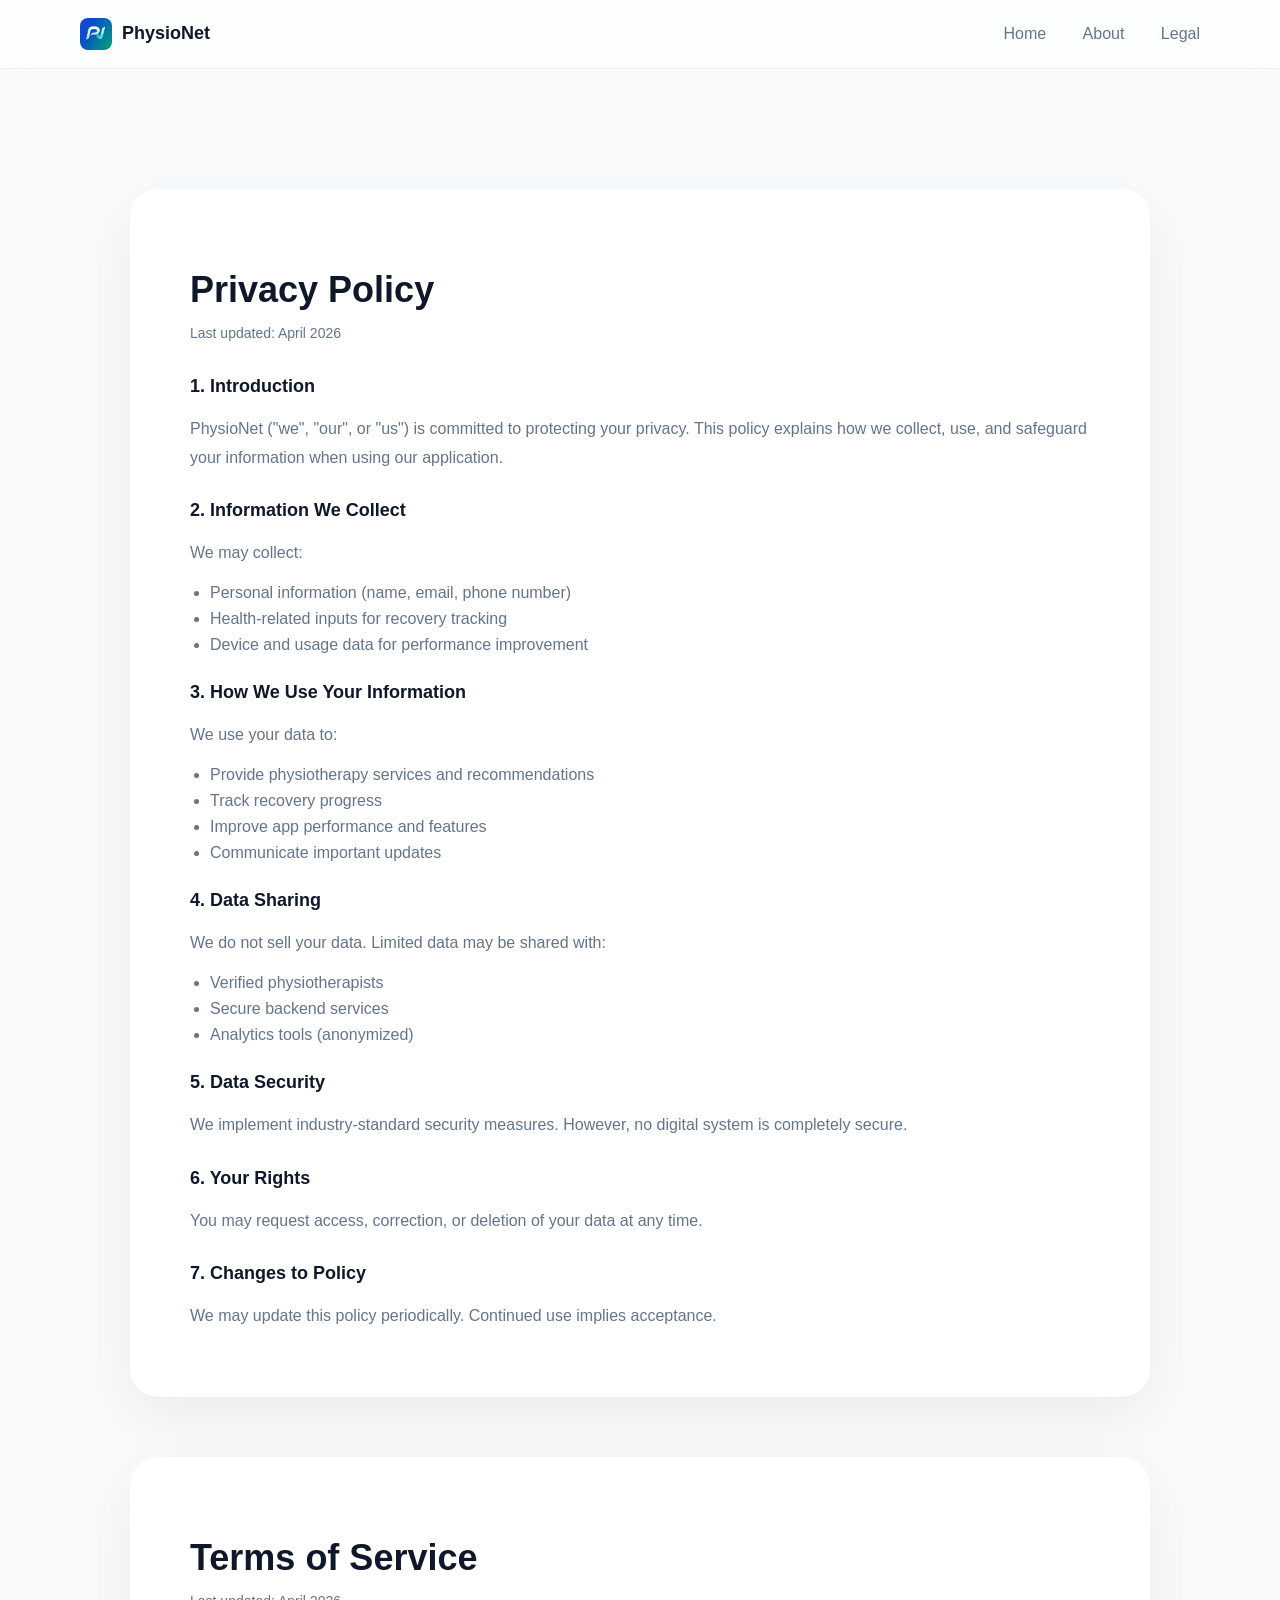
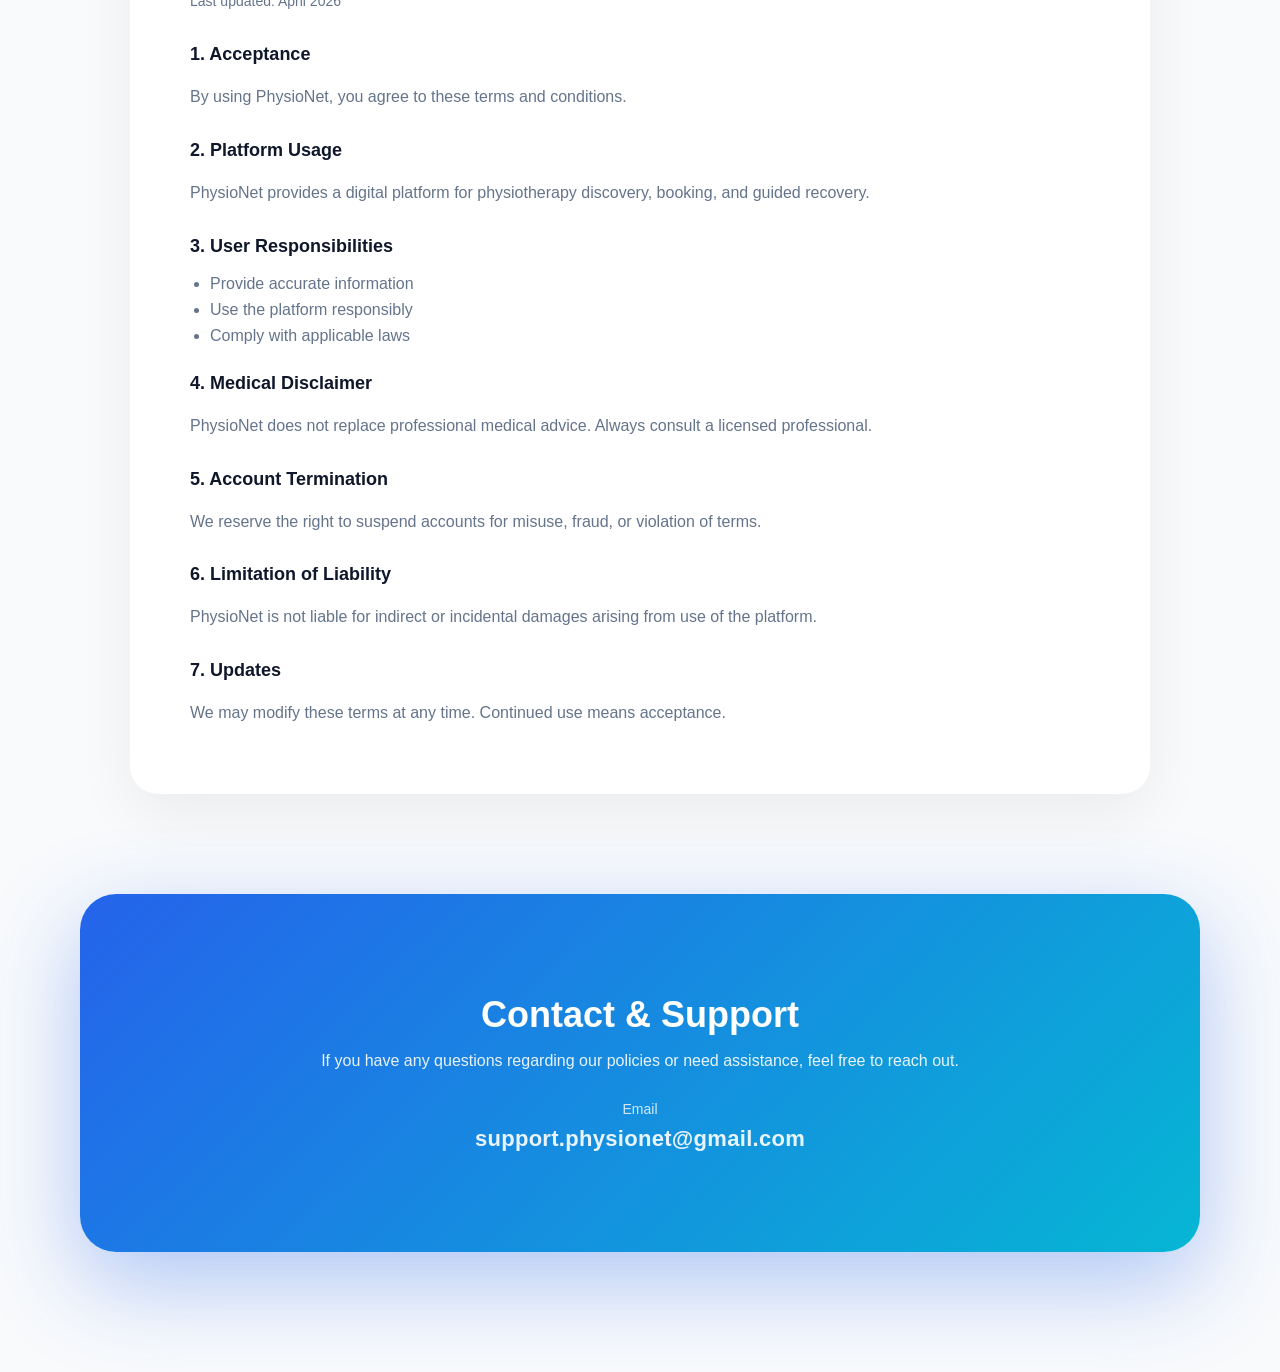
==== legal.html @ 57acd2b5 "Add files via upload" ====
<!DOCTYPE html>
<html>
<head>
<meta charset="UTF-8">
<link rel="stylesheet" href="style.css">
<title>Legal - PhysioNet</title>
</head>

<body>

<header>
  <div class="logo">
    <img src="assets/AppIcon.jpg">
    PhysioNet
  </div>

  <div class="nav">
    <a href="index.html">Home</a>
    <a href="about.html">About</a>
    <a href="legal.html" class="active">Legal</a>
  </div>
</header>

<section class="section">

<!-- 🔐 PRIVACY POLICY -->
<div class="legal-card">

<h1>Privacy Policy</h1>
<p class="legal-sub">Last updated: April 2026</p>

<h3>1. Introduction</h3>
<p>
PhysioNet ("we", "our", or "us") is committed to protecting your privacy. This policy explains how we collect, use, and safeguard your information when using our application.
</p>

<h3>2. Information We Collect</h3>
<p>
We may collect:
</p>
<ul>
<li>Personal information (name, email, phone number)</li>
<li>Health-related inputs for recovery tracking</li>
<li>Device and usage data for performance improvement</li>
</ul>

<h3>3. How We Use Your Information</h3>
<p>
We use your data to:
</p>
<ul>
<li>Provide physiotherapy services and recommendations</li>
<li>Track recovery progress</li>
<li>Improve app performance and features</li>
<li>Communicate important updates</li>
</ul>

<h3>4. Data Sharing</h3>
<p>
We do not sell your data. Limited data may be shared with:
</p>
<ul>
<li>Verified physiotherapists</li>
<li>Secure backend services</li>
<li>Analytics tools (anonymized)</li>
</ul>

<h3>5. Data Security</h3>
<p>
We implement industry-standard security measures. However, no digital system is completely secure.
</p>

<h3>6. Your Rights</h3>
<p>
You may request access, correction, or deletion of your data at any time.
</p>

<h3>7. Changes to Policy</h3>
<p>
We may update this policy periodically. Continued use implies acceptance.
</p>

</div>


<!-- 📜 TERMS OF SERVICE -->
<div class="legal-card">

<h1>Terms of Service</h1>
<p class="legal-sub">Last updated: April 2026</p>

<h3>1. Acceptance</h3>
<p>
By using PhysioNet, you agree to these terms and conditions.
</p>

<h3>2. Platform Usage</h3>
<p>
PhysioNet provides a digital platform for physiotherapy discovery, booking, and guided recovery.
</p>

<h3>3. User Responsibilities</h3>
<ul>
<li>Provide accurate information</li>
<li>Use the platform responsibly</li>
<li>Comply with applicable laws</li>
</ul>

<h3>4. Medical Disclaimer</h3>
<p>
PhysioNet does not replace professional medical advice. Always consult a licensed professional.
</p>

<h3>5. Account Termination</h3>
<p>
We reserve the right to suspend accounts for misuse, fraud, or violation of terms.
</p>

<h3>6. Limitation of Liability</h3>
<p>
PhysioNet is not liable for indirect or incidental damages arising from use of the platform.
</p>

<h3>7. Updates</h3>
<p>
We may modify these terms at any time. Continued use means acceptance.
</p>

</div>


<div class="contact-card">

  <h2>Contact & Support</h2>

  <p>
    If you have any questions regarding our policies or need assistance,
    feel free to reach out.
  </p>

  <div class="contact-email">
    <span>Email</span>
    <p>support.physionet@gmail.com</p>
  </div>

</div>

</div>

</div>

</section>

</body>
</html>
---- style.css ----
:root {
  --blue:#2563eb;
  --cyan:#06b6d4;
  --text:#0f172a;
  --muted:#64748b;
  --bg:#f8fafc;
}

/* BASE */
body {
  margin:0;
  font-family:-apple-system, BlinkMacSystemFont, "Segoe UI", sans-serif;
  background:var(--bg);
  color:var(--text);
  -webkit-font-smoothing:antialiased;
}

/* NAVBAR */
header {
  position:sticky;
  top:0;
  display:flex;
  justify-content:space-between;
  align-items:center;
  padding:18px 80px;
  background:rgba(255,255,255,0.7);
  backdrop-filter:blur(12px);
  border-bottom:1px solid rgba(0,0,0,0.05);
  z-index:100;
}

.logo {
  display:flex;
  align-items:center;
  gap:10px;
  font-weight:600;
  font-size:18px;
}

.logo img {
  width:32px;
  border-radius:8px;
}

.nav a {
  margin-left:32px;
  text-decoration:none;
  color:var(--muted);
  font-weight:500;
  transition:0.2s;
}

.nav a:hover {
  color:var(--blue);
}

/* HERO */
.hero {
  padding:140px 80px;
  background:linear-gradient(135deg,#2563eb,#06b6d4);
  color:white;
  border-bottom-left-radius:50px;
  border-bottom-right-radius:50px;
}

.hero h1 {
  font-size:64px;
  line-height:1.1;
  letter-spacing:-1px;
}

.hero p {
  margin-top:20px;
  max-width:600px;
  font-size:18px;
  opacity:0.9;
}

/* SECTION */
.section {
  padding:120px 80px;
}

/* FEATURE BLOCK */
.feature-block {
  display:grid;
  grid-template-columns:1fr 1fr;
  gap:100px;
  align-items:center;
  margin-bottom:140px;
}

.feature-text h2 {
  font-size:36px;
}

.feature-text p {
  color:var(--muted);
  line-height:1.8;
  font-size:16px;
  max-width:500px;
}

.feature-text ul {
  margin-top:18px;
  padding-left:18px;
}

.feature-text li {
  margin-bottom:10px;
  color:#334155;
}

/* IMAGE */
.feature-img img {
  width:100%;
  border-radius:26px;
  box-shadow:0 30px 80px rgba(0,0,0,0.15);
  transition:0.3s;
}

.feature-img img:hover {
  transform:scale(1.03);
}

/* 🔥 ABOUT CARD (CENTERED + BLUE HERO STYLE) */
.about-box {
  max-width:1100px;
  margin:0 auto 120px;
  padding:90px 60px;
  border-radius:36px;

  background:linear-gradient(135deg,#2563eb,#06b6d4);
  color:white;

  text-align:center;

  box-shadow:0 40px 120px rgba(37,99,235,0.35);
  transition:0.3s;
}

.about-box:hover {
  transform:translateY(-6px);
}

.about-box h2 {
  font-size:48px;
  margin-bottom:20px;
  letter-spacing:-0.5px;
}

.about-box p {
  font-size:18px;
  line-height:1.8;
  opacity:0.95;
  max-width:700px;
  margin:0 auto;
}

.about-box p + p {
  margin-top:14px;
}

/* SECTION TITLE */
.section-title {
  font-size:34px;
  margin:120px 0 60px;
  text-align:left;
}

/* TEAM GRID */
.team {
  display:grid;
  grid-template-columns:repeat(auto-fit,minmax(260px,1fr));
  gap:40px;
}

/* MEMBER CARD */
.member {
  background:white;
  padding:35px;
  border-radius:24px;
  text-align:center;
  transition:0.3s;
  border:1px solid #e5e7eb;
}

.member:hover {
  transform:translateY(-10px);
  box-shadow:0 25px 70px rgba(0,0,0,0.08);
}

/* IMAGE */
.member img {
  width:100px;
  height:100px;
  border-radius:50%;
  object-fit:cover;
  margin-bottom:18px;
}

/* NAME */
.member h4 {
  margin:10px 0 6px;
  font-size:18px;
}

/* ROLE */
.member span {
  font-size:13px;
  color:var(--blue);
  font-weight:500;
}

/* DESC */
.member p {
  font-size:14px;
  color:var(--muted);
  margin-top:10px;
  line-height:1.6;
}

/* LINK */
.member a {
  display:inline-block;
  margin-top:14px;
  font-size:14px;
  color:var(--blue);
  text-decoration:none;
  font-weight:500;
}

.member a:hover {
  text-decoration:underline;
}

/* 🔥 iOS SECTION (MATCHED + CENTERED + DARK PREMIUM) */
.ios-box {
  max-width:1100px;
  margin:140px auto 0;
  padding:90px 60px;
  border-radius:36px;

  background:linear-gradient(135deg,#0f172a,#2563eb);
  color:white;

  text-align:center;

  box-shadow:0 40px 120px rgba(0,0,0,0.35);
  transition:0.3s;
}

.ios-box:hover {
  transform:translateY(-6px);
}

.ios-box h2 {
  font-size:42px;
  margin-bottom:20px;
}

.ios-box p {
  font-size:17px;
  line-height:1.8;
  opacity:0.9;
  max-width:700px;
  margin:0 auto;
}

.ios-box p + p {
  margin-top:12px;
}

/* LEGAL */
.legal-box {
  margin-bottom:40px;
  background:white;
  padding:30px;
  border-radius:20px;
  box-shadow:0 10px 30px rgba(0,0,0,0.05);
}

.legal-box h2 {
  font-size:22px;
}

.legal-box p {
  color:var(--muted);
  line-height:1.8;
}

/* RESPONSIVE */
@media(max-width:900px) {

  header {
    padding:15px 20px;
  }

  .section {
    padding:70px 20px;
  }

  .hero {
    padding:100px 20px;
  }

  .hero h1 {
    font-size:42px;
  }

  .feature-block {
    grid-template-columns:1fr;
    gap:40px;
  }

  .about-box,
  .ios-box {
    padding:50px 25px;
  }

  .about-box h2,
  .ios-box h2 {
    font-size:32px;
  }
}

/* 🔥 LEGAL PAGE (APPLE STYLE CLEAN) */
.legal-card {
  max-width:900px;
  margin:0 auto 60px;
  padding:50px 60px;

  background:white;
  border-radius:28px;

  box-shadow:0 20px 60px rgba(0,0,0,0.06);
}

/* TITLE */
.legal-card h1 {
  font-size:36px;
  margin-bottom:10px;
}

/* SUBTEXT */
.legal-sub {
  color:var(--muted);
  margin-bottom:30px;
  font-size:14px;
}

/* SECTION HEADINGS */
.legal-card h3 {
  margin-top:28px;
  font-size:18px;
}

/* PARAGRAPH */
.legal-card p {
  color:var(--muted);
  line-height:1.8;
  margin-top:6px;
}

/* LEGAL LIST */
.legal-card ul {
  margin-top:10px;
  padding-left:20px;
}

.legal-card li {
  margin-bottom:8px;
  color:var(--muted);
}

/* 🔥 CONTACT CARD (CLEAN SINGLE ITEM) */
.contact-card {
  max-width:1000px;
  margin:100px auto 0;
  padding:70px 60px;

  border-radius:36px;

  background:linear-gradient(135deg,#2563eb,#06b6d4);
  color:white;

  text-align:center;

  box-shadow:0 30px 90px rgba(37,99,235,0.35);
}

.contact-card h2 {
  font-size:36px;
  margin-bottom:12px;
}

.contact-card p {
  opacity:0.9;
  margin-bottom:30px;
  font-size:16px;
}

/* EMAIL BLOCK */
.contact-email span {
  font-size:14px;
  opacity:0.8;
}

.contact-email p {
  margin-top:8px;
  font-size:22px;
  font-weight:600;
  letter-spacing:0.3px;
}

/* GRID */
.contact-grid {
  display:flex;
  justify-content:space-between;
  gap:30px;
  margin-top:20px;
}

.contact-grid div {
  flex:1;
}

.contact-grid span {
  font-size:13px;
  opacity:0.8;
}

.contact-grid p {
  margin-top:5px;
  font-weight:600;
}
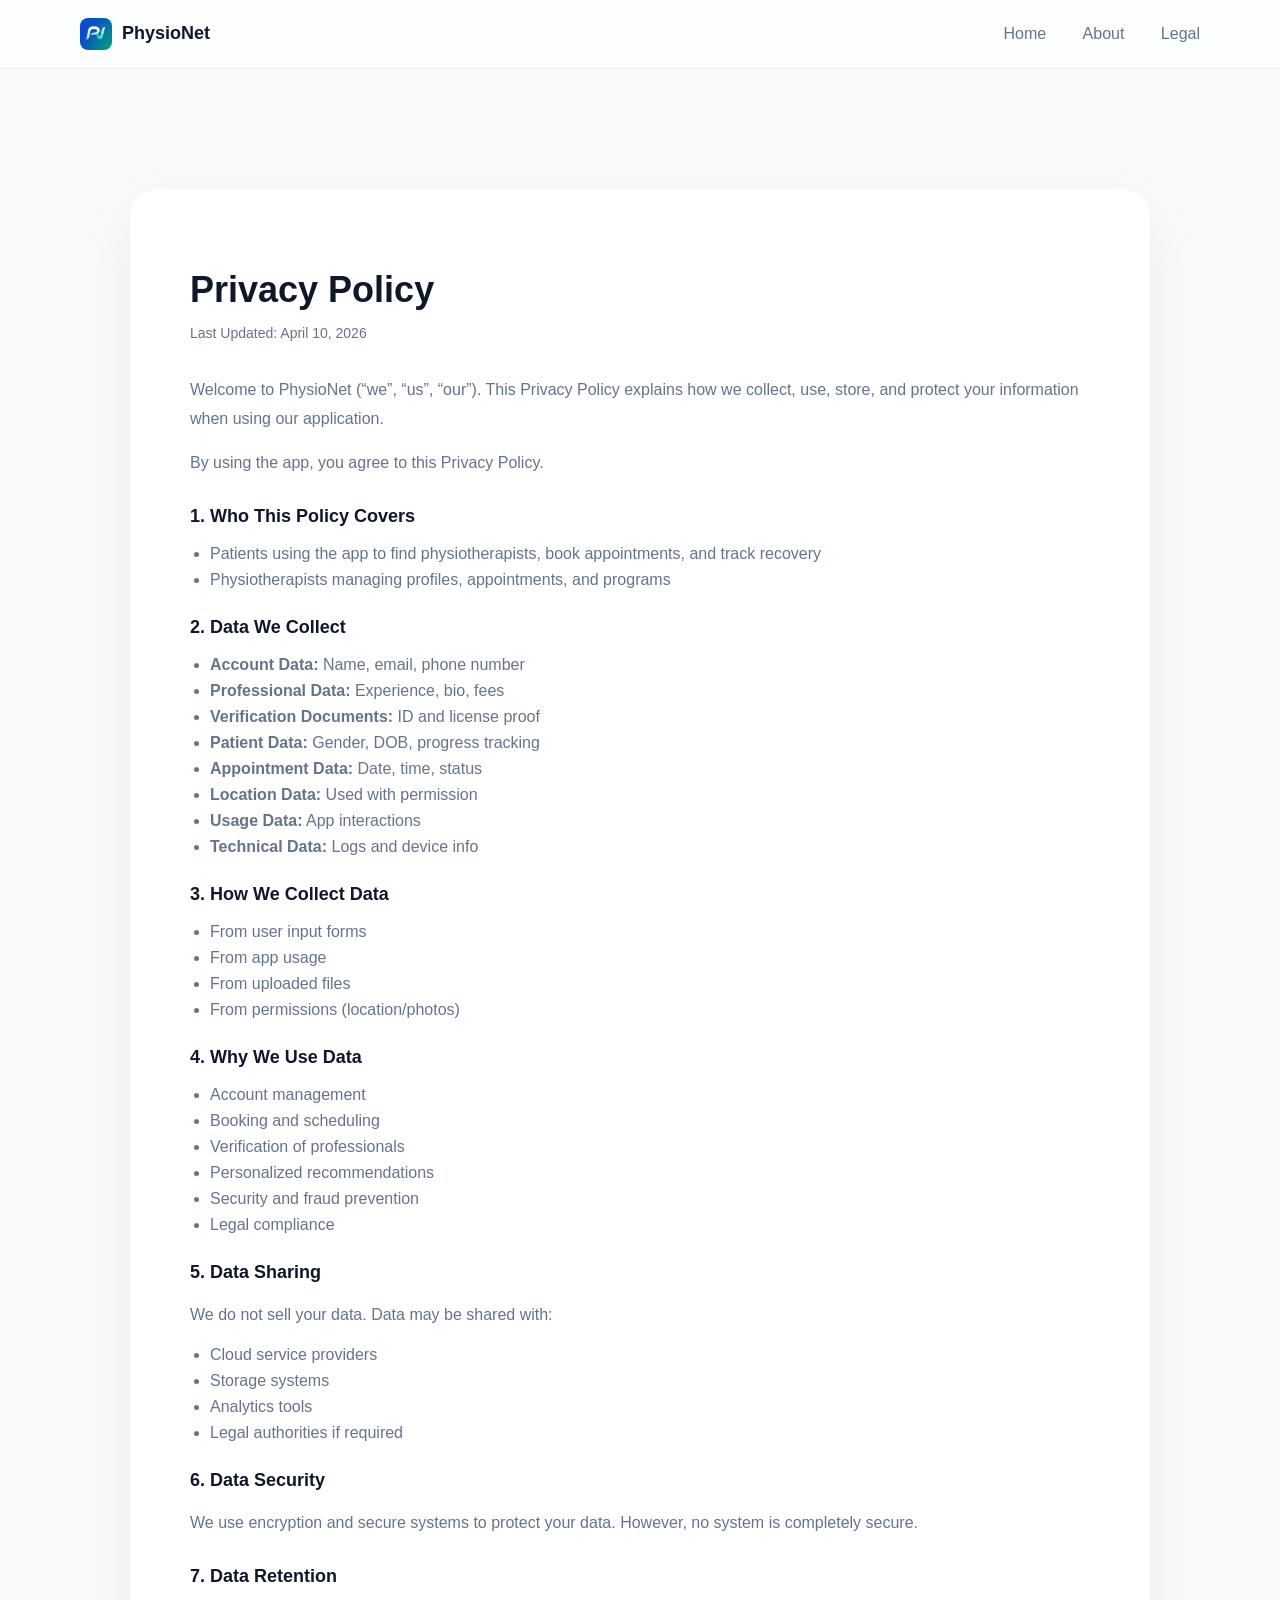
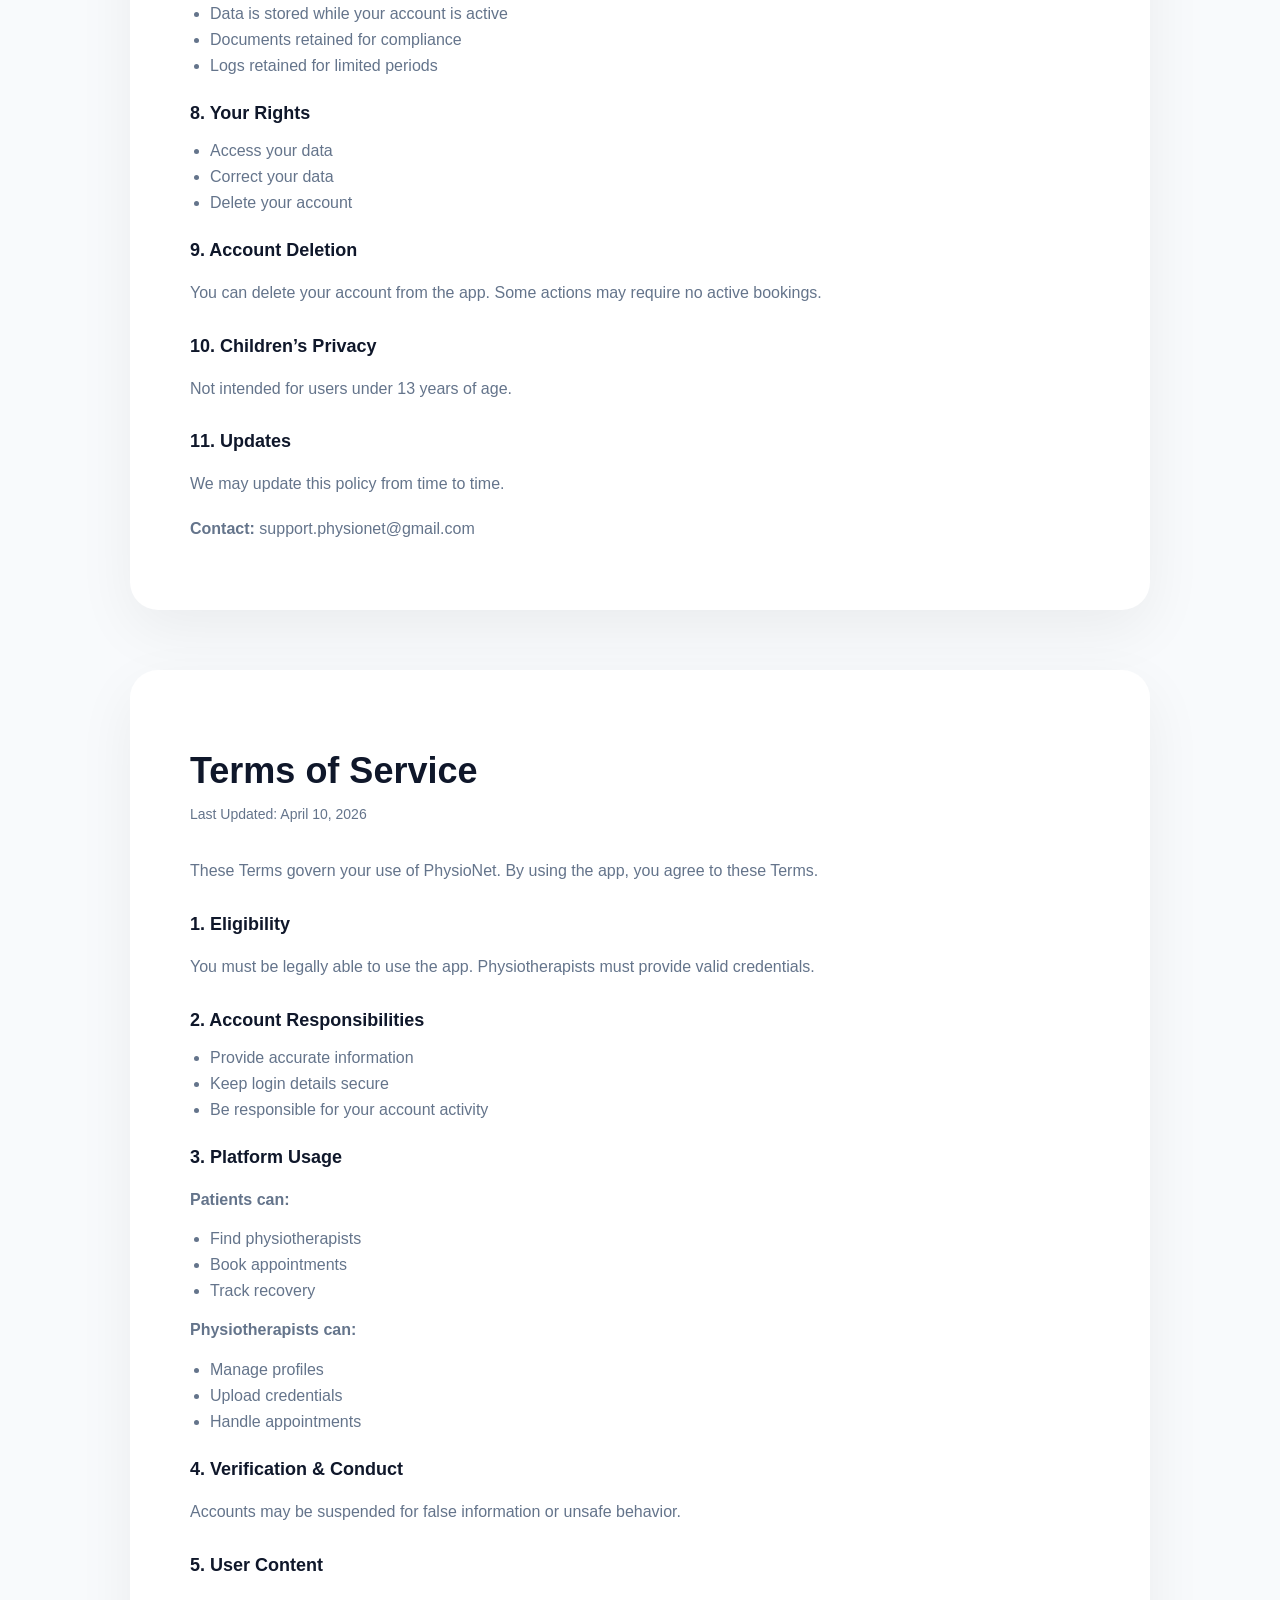
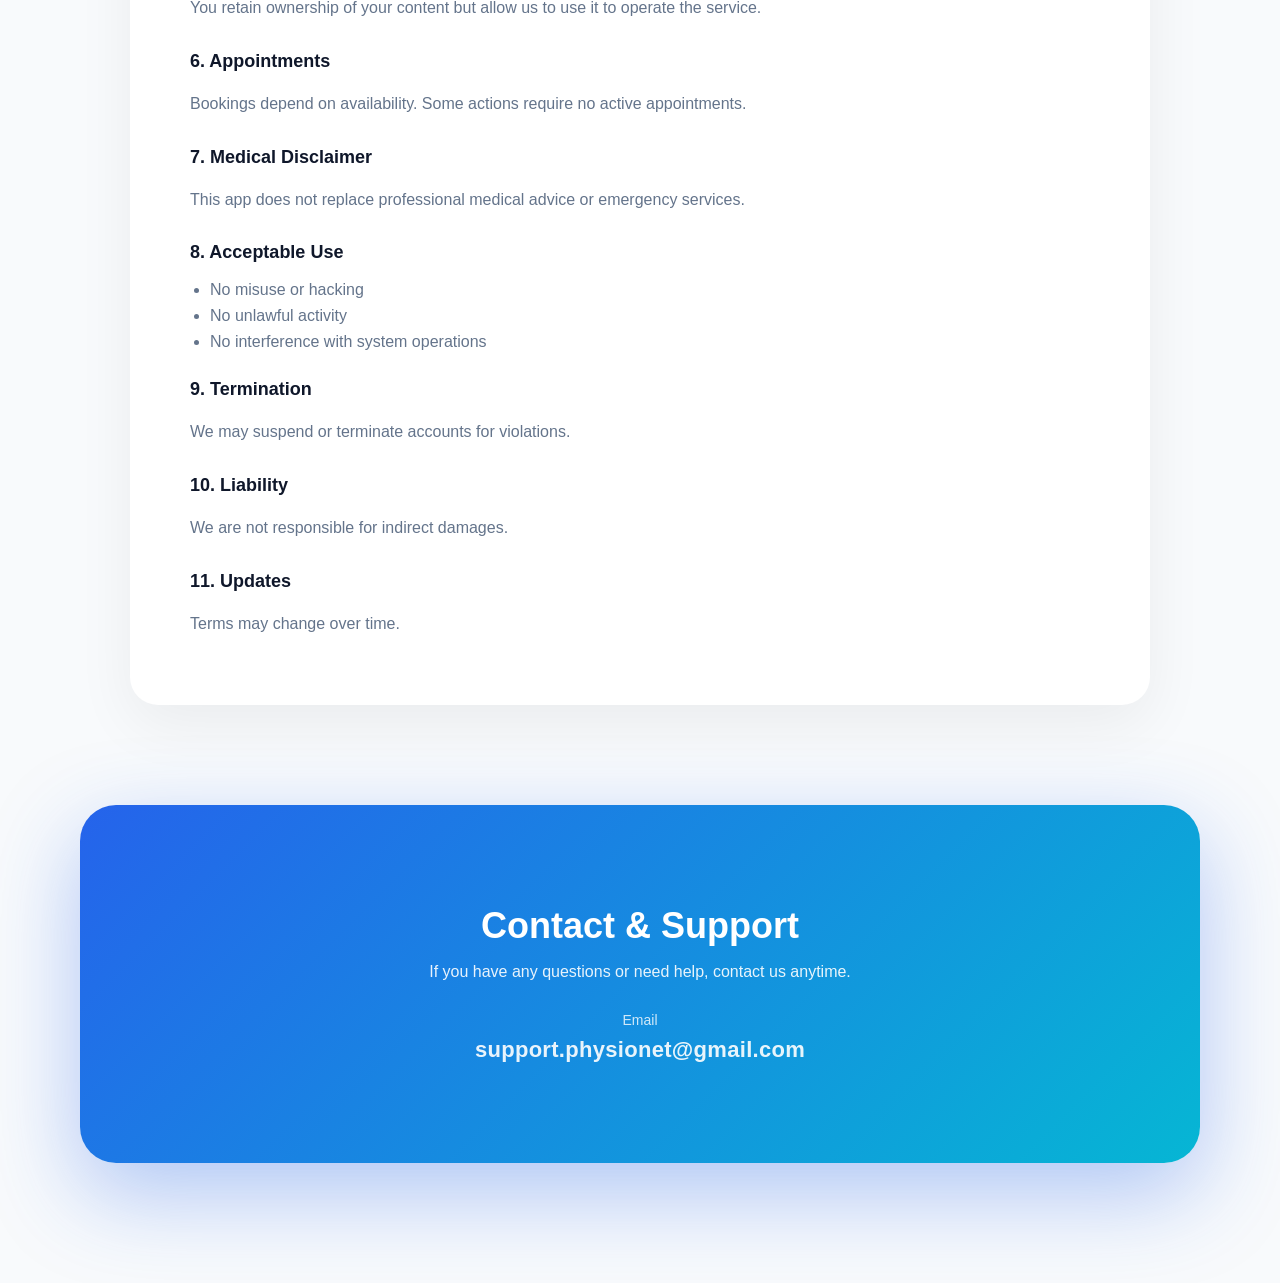
==== commit 5fa03fd3: "Update legal.html" ====
--- a/legal.html
+++ b/legal.html
@@ -27,58 +27,94 @@
 <div class="legal-card">
 
 <h1>Privacy Policy</h1>
-<p class="legal-sub">Last updated: April 2026</p>
-
-<h3>1. Introduction</h3>
-<p>
-PhysioNet ("we", "our", or "us") is committed to protecting your privacy. This policy explains how we collect, use, and safeguard your information when using our application.
-</p>
-
-<h3>2. Information We Collect</h3>
-<p>
-We may collect:
-</p>
-<ul>
-<li>Personal information (name, email, phone number)</li>
-<li>Health-related inputs for recovery tracking</li>
-<li>Device and usage data for performance improvement</li>
-</ul>
-
-<h3>3. How We Use Your Information</h3>
-<p>
-We use your data to:
-</p>
-<ul>
-<li>Provide physiotherapy services and recommendations</li>
-<li>Track recovery progress</li>
-<li>Improve app performance and features</li>
-<li>Communicate important updates</li>
-</ul>
-
-<h3>4. Data Sharing</h3>
-<p>
-We do not sell your data. Limited data may be shared with:
-</p>
-<ul>
-<li>Verified physiotherapists</li>
-<li>Secure backend services</li>
-<li>Analytics tools (anonymized)</li>
-</ul>
-
-<h3>5. Data Security</h3>
-<p>
-We implement industry-standard security measures. However, no digital system is completely secure.
-</p>
-
-<h3>6. Your Rights</h3>
-<p>
-You may request access, correction, or deletion of your data at any time.
-</p>
-
-<h3>7. Changes to Policy</h3>
-<p>
-We may update this policy periodically. Continued use implies acceptance.
-</p>
+<p class="legal-sub">Last Updated: April 10, 2026</p>
+
+<p>
+Welcome to PhysioNet (“we”, “us”, “our”). This Privacy Policy explains how we collect, use, store, and protect your information when using our application.
+</p>
+
+<p>By using the app, you agree to this Privacy Policy.</p>
+
+<h3>1. Who This Policy Covers</h3>
+<ul>
+<li>Patients using the app to find physiotherapists, book appointments, and track recovery</li>
+<li>Physiotherapists managing profiles, appointments, and programs</li>
+</ul>
+
+<h3>2. Data We Collect</h3>
+<ul>
+<li><b>Account Data:</b> Name, email, phone number</li>
+<li><b>Professional Data:</b> Experience, bio, fees</li>
+<li><b>Verification Documents:</b> ID and license proof</li>
+<li><b>Patient Data:</b> Gender, DOB, progress tracking</li>
+<li><b>Appointment Data:</b> Date, time, status</li>
+<li><b>Location Data:</b> Used with permission</li>
+<li><b>Usage Data:</b> App interactions</li>
+<li><b>Technical Data:</b> Logs and device info</li>
+</ul>
+
+<h3>3. How We Collect Data</h3>
+<ul>
+<li>From user input forms</li>
+<li>From app usage</li>
+<li>From uploaded files</li>
+<li>From permissions (location/photos)</li>
+</ul>
+
+<h3>4. Why We Use Data</h3>
+<ul>
+<li>Account management</li>
+<li>Booking and scheduling</li>
+<li>Verification of professionals</li>
+<li>Personalized recommendations</li>
+<li>Security and fraud prevention</li>
+<li>Legal compliance</li>
+</ul>
+
+<h3>5. Data Sharing</h3>
+<p>We do not sell your data. Data may be shared with:</p>
+<ul>
+<li>Cloud service providers</li>
+<li>Storage systems</li>
+<li>Analytics tools</li>
+<li>Legal authorities if required</li>
+</ul>
+
+<h3>6. Data Security</h3>
+<p>
+We use encryption and secure systems to protect your data. However, no system is completely secure.
+</p>
+
+<h3>7. Data Retention</h3>
+<ul>
+<li>Data is stored while your account is active</li>
+<li>Documents retained for compliance</li>
+<li>Logs retained for limited periods</li>
+</ul>
+
+<h3>8. Your Rights</h3>
+<ul>
+<li>Access your data</li>
+<li>Correct your data</li>
+<li>Delete your account</li>
+</ul>
+
+<h3>9. Account Deletion</h3>
+<p>
+You can delete your account from the app. Some actions may require no active bookings.
+</p>
+
+<h3>10. Children’s Privacy</h3>
+<p>
+Not intended for users under 13 years of age.
+</p>
+
+<h3>11. Updates</h3>
+<p>
+We may update this policy from time to time.
+</p>
+
+<p><b>Contact:</b> support.physionet@gmail.com</p>
 
 </div>
 
@@ -87,55 +123,91 @@
 <div class="legal-card">
 
 <h1>Terms of Service</h1>
-<p class="legal-sub">Last updated: April 2026</p>
-
-<h3>1. Acceptance</h3>
-<p>
-By using PhysioNet, you agree to these terms and conditions.
-</p>
-
-<h3>2. Platform Usage</h3>
-<p>
-PhysioNet provides a digital platform for physiotherapy discovery, booking, and guided recovery.
-</p>
-
-<h3>3. User Responsibilities</h3>
+<p class="legal-sub">Last Updated: April 10, 2026</p>
+
+<p>
+These Terms govern your use of PhysioNet. By using the app, you agree to these Terms.
+</p>
+
+<h3>1. Eligibility</h3>
+<p>
+You must be legally able to use the app. Physiotherapists must provide valid credentials.
+</p>
+
+<h3>2. Account Responsibilities</h3>
 <ul>
 <li>Provide accurate information</li>
-<li>Use the platform responsibly</li>
-<li>Comply with applicable laws</li>
-</ul>
-
-<h3>4. Medical Disclaimer</h3>
-<p>
-PhysioNet does not replace professional medical advice. Always consult a licensed professional.
-</p>
-
-<h3>5. Account Termination</h3>
-<p>
-We reserve the right to suspend accounts for misuse, fraud, or violation of terms.
-</p>
-
-<h3>6. Limitation of Liability</h3>
-<p>
-PhysioNet is not liable for indirect or incidental damages arising from use of the platform.
-</p>
-
-<h3>7. Updates</h3>
-<p>
-We may modify these terms at any time. Continued use means acceptance.
+<li>Keep login details secure</li>
+<li>Be responsible for your account activity</li>
+</ul>
+
+<h3>3. Platform Usage</h3>
+<p><b>Patients can:</b></p>
+<ul>
+<li>Find physiotherapists</li>
+<li>Book appointments</li>
+<li>Track recovery</li>
+</ul>
+
+<p><b>Physiotherapists can:</b></p>
+<ul>
+<li>Manage profiles</li>
+<li>Upload credentials</li>
+<li>Handle appointments</li>
+</ul>
+
+<h3>4. Verification & Conduct</h3>
+<p>
+Accounts may be suspended for false information or unsafe behavior.
+</p>
+
+<h3>5. User Content</h3>
+<p>
+You retain ownership of your content but allow us to use it to operate the service.
+</p>
+
+<h3>6. Appointments</h3>
+<p>
+Bookings depend on availability. Some actions require no active appointments.
+</p>
+
+<h3>7. Medical Disclaimer</h3>
+<p>
+This app does not replace professional medical advice or emergency services.
+</p>
+
+<h3>8. Acceptable Use</h3>
+<ul>
+<li>No misuse or hacking</li>
+<li>No unlawful activity</li>
+<li>No interference with system operations</li>
+</ul>
+
+<h3>9. Termination</h3>
+<p>
+We may suspend or terminate accounts for violations.
+</p>
+
+<h3>10. Liability</h3>
+<p>
+We are not responsible for indirect damages.
+</p>
+
+<h3>11. Updates</h3>
+<p>
+Terms may change over time.
 </p>
 
 </div>
 
 
+<!-- 📩 CONTACT -->
 <div class="contact-card">
 
   <h2>Contact & Support</h2>
 
   <p>
-    If you have any questions regarding our policies or need assistance,
-    feel free to reach out.
+    If you have any questions or need help, contact us anytime.
   </p>
 
   <div class="contact-email">
@@ -145,11 +217,7 @@
 
 </div>
 
-</div>
-
-</div>
-
 </section>
 
 </body>
-</html>+</html>
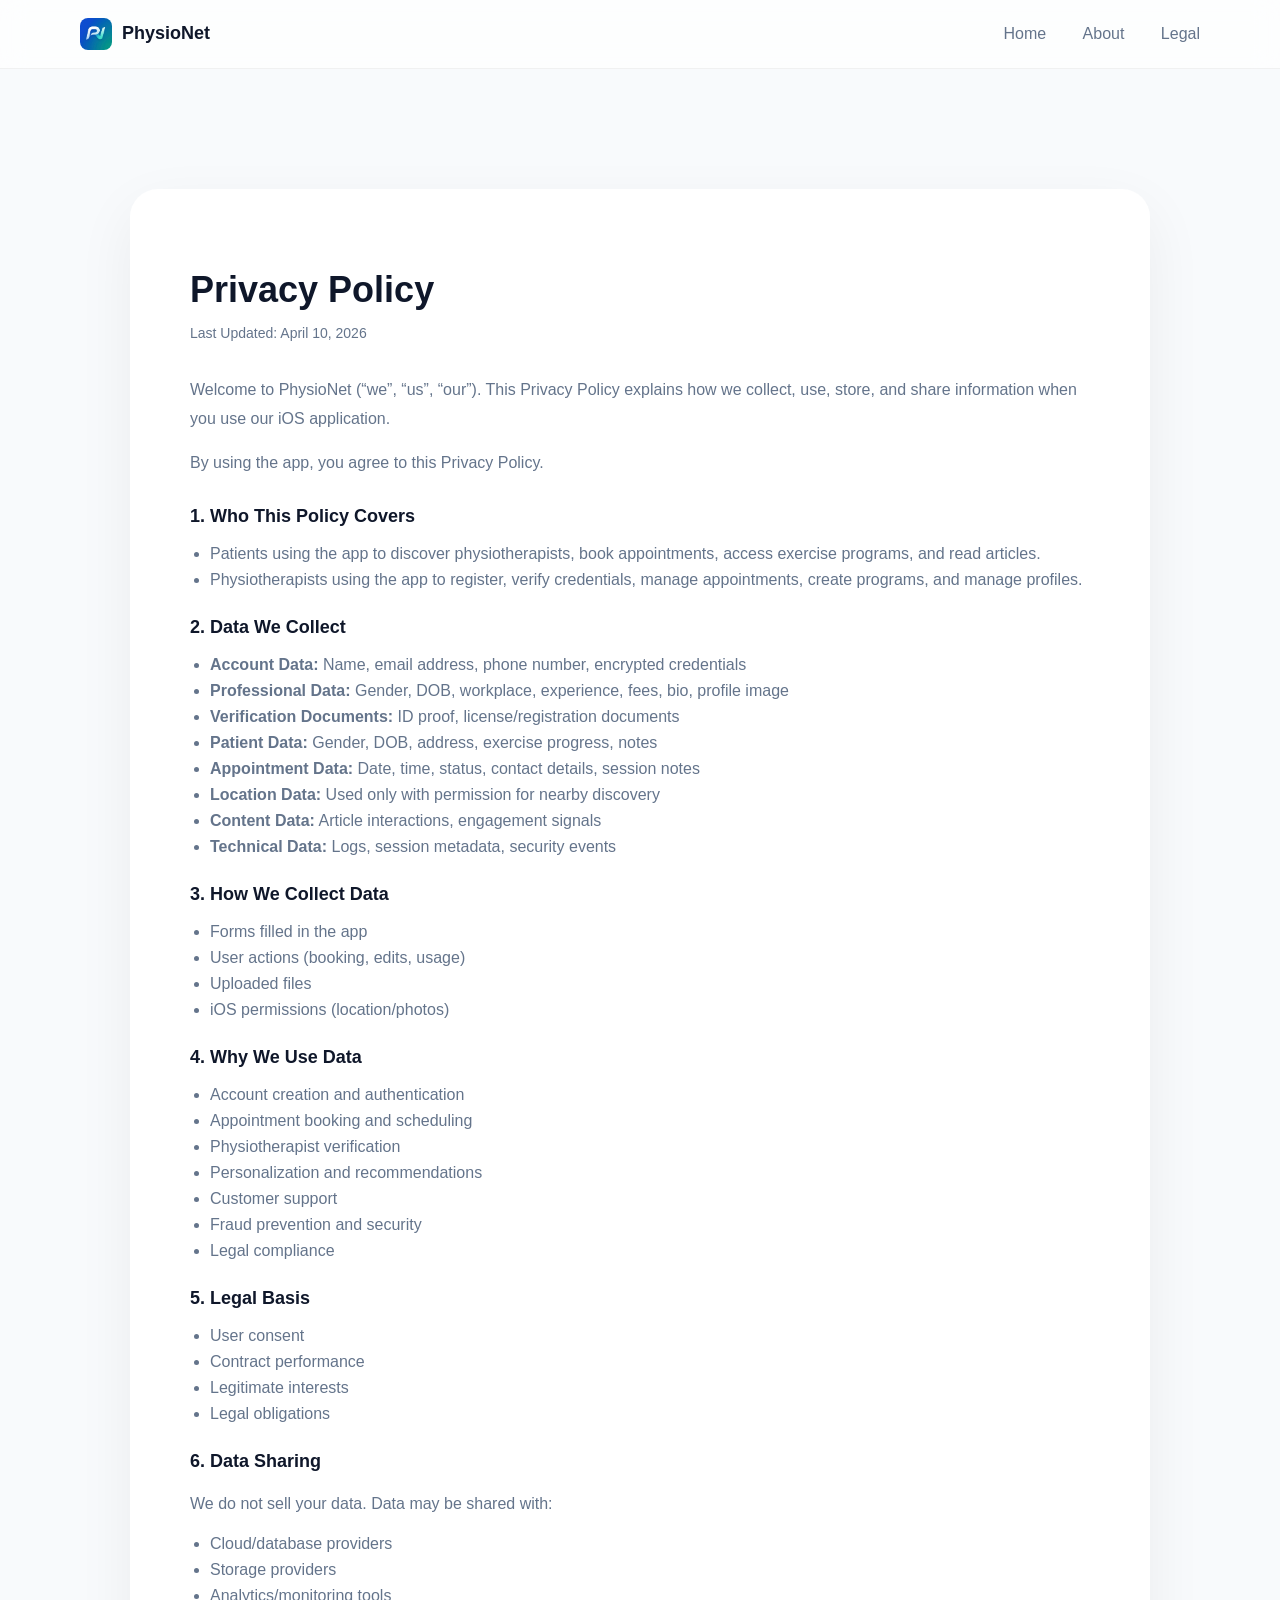
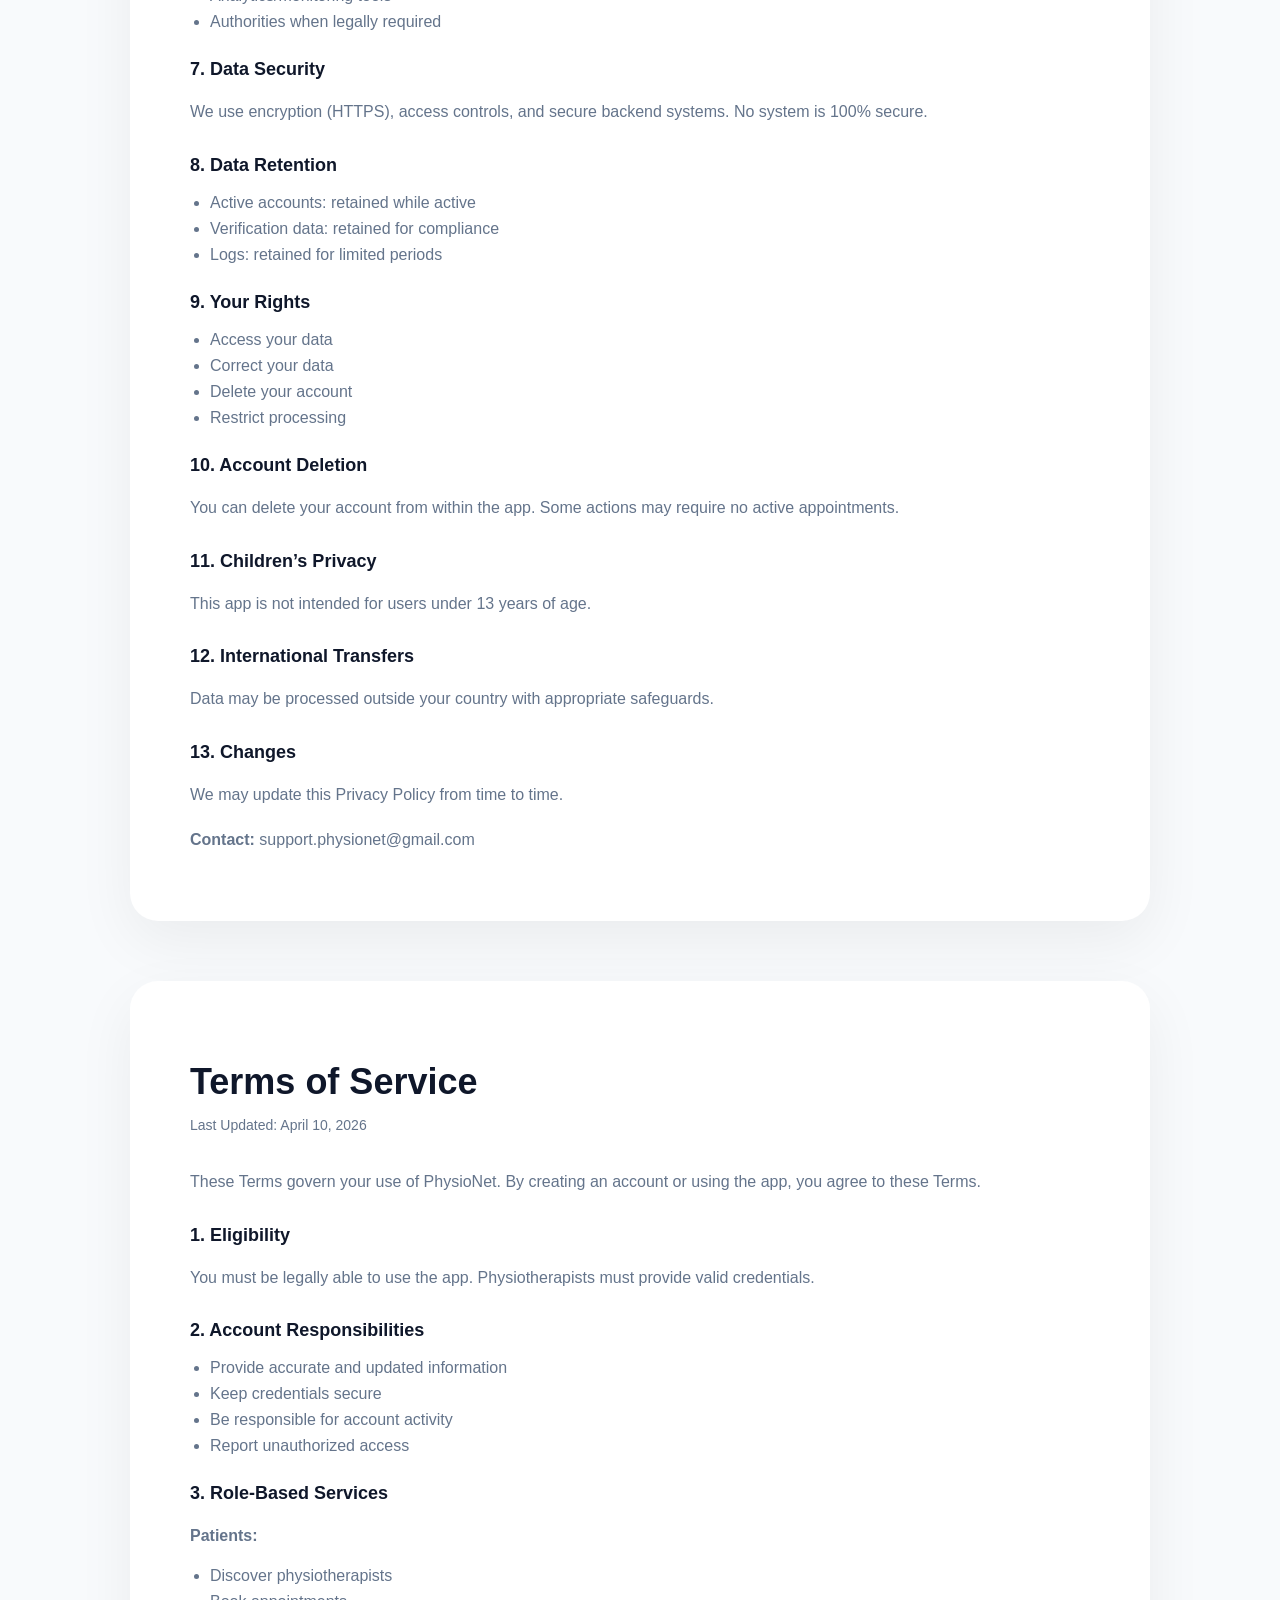
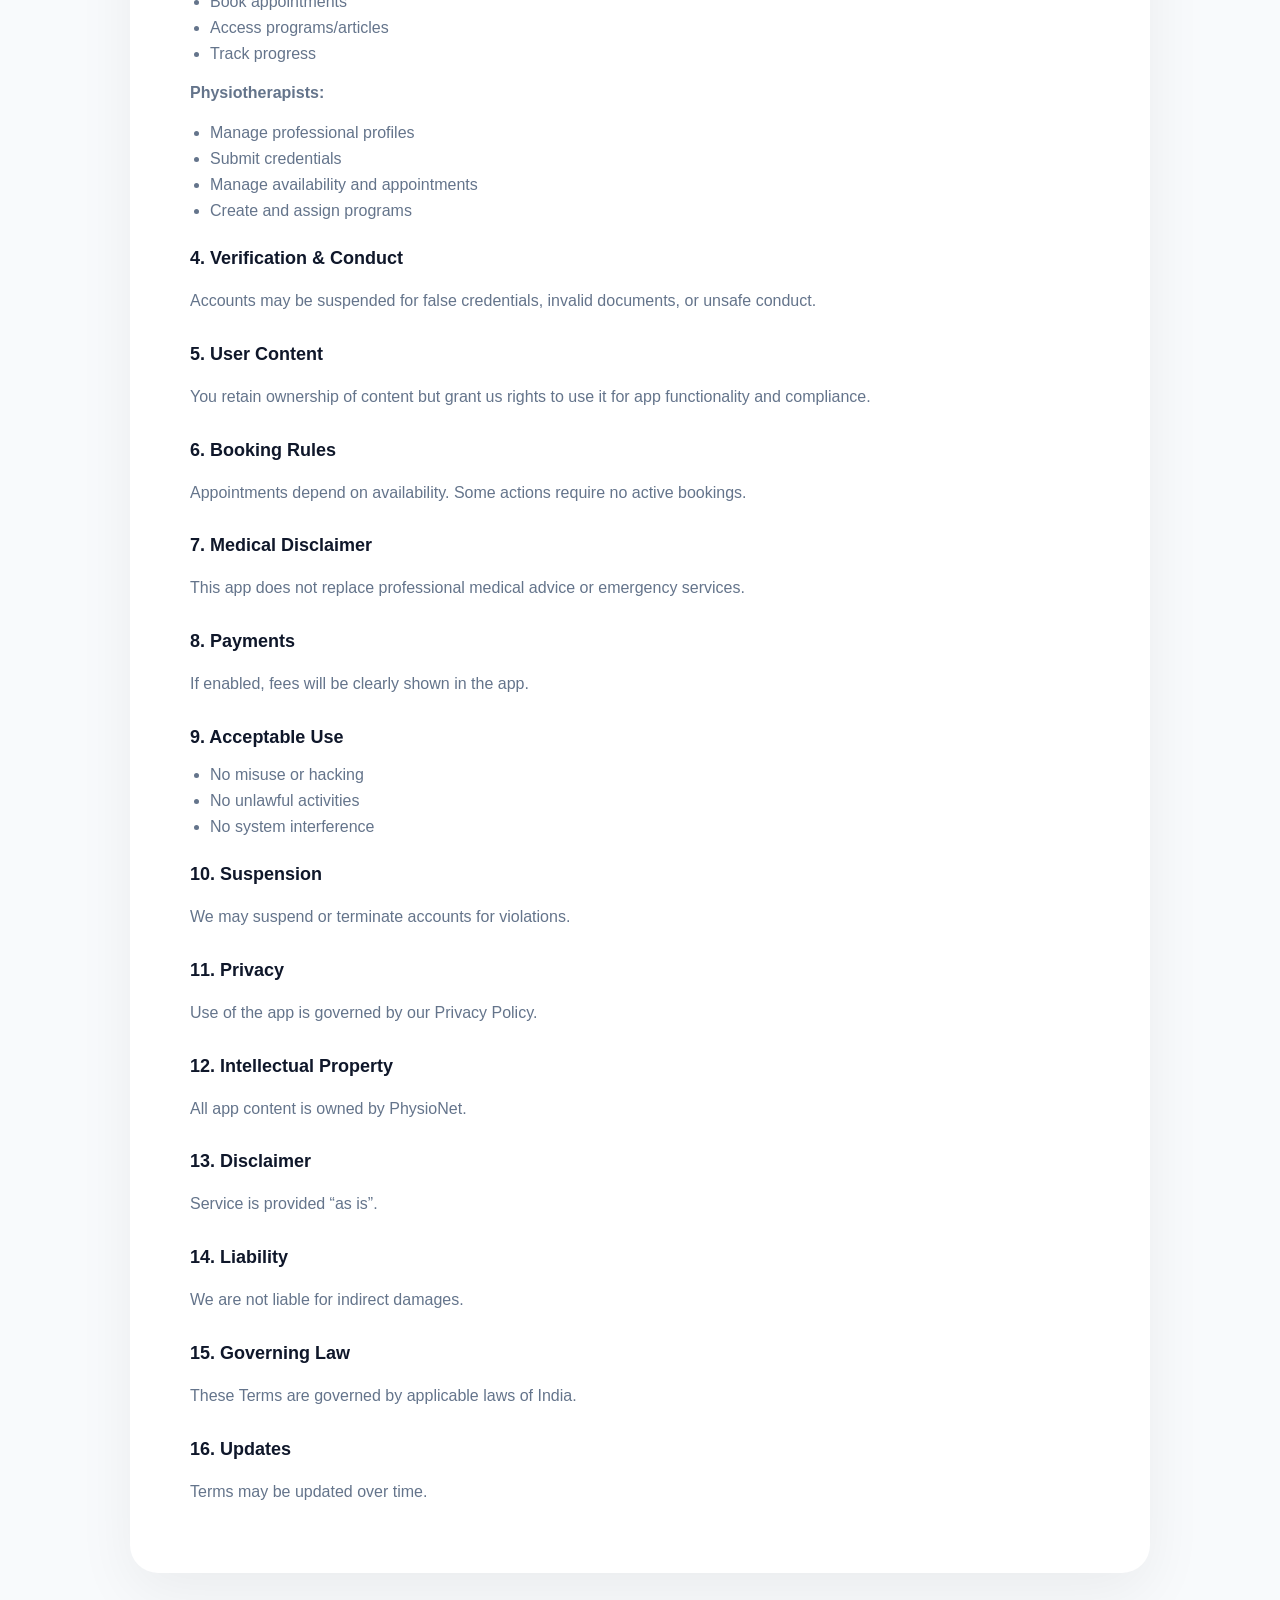
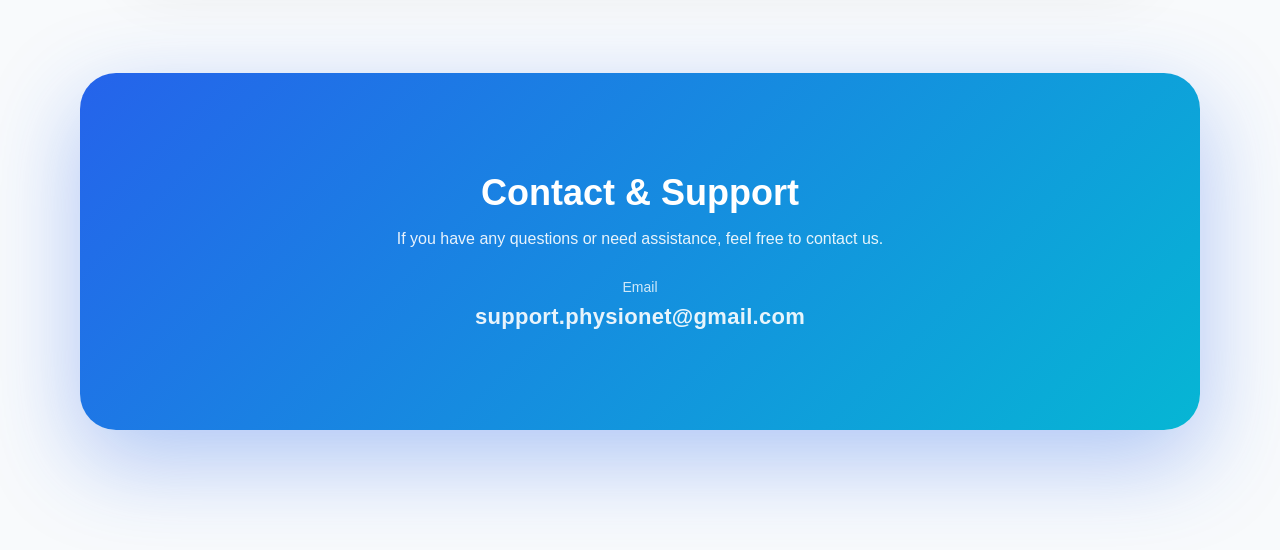
==== commit 493527be: "Update legal.html" ====
--- a/legal.html
+++ b/legal.html
@@ -30,88 +30,103 @@
 <p class="legal-sub">Last Updated: April 10, 2026</p>
 
 <p>
-Welcome to PhysioNet (“we”, “us”, “our”). This Privacy Policy explains how we collect, use, store, and protect your information when using our application.
+Welcome to PhysioNet (“we”, “us”, “our”). This Privacy Policy explains how we collect, use, store, and share information when you use our iOS application.
 </p>
 
 <p>By using the app, you agree to this Privacy Policy.</p>
 
 <h3>1. Who This Policy Covers</h3>
 <ul>
-<li>Patients using the app to find physiotherapists, book appointments, and track recovery</li>
-<li>Physiotherapists managing profiles, appointments, and programs</li>
+<li>Patients using the app to discover physiotherapists, book appointments, access exercise programs, and read articles.</li>
+<li>Physiotherapists using the app to register, verify credentials, manage appointments, create programs, and manage profiles.</li>
 </ul>
 
 <h3>2. Data We Collect</h3>
 <ul>
-<li><b>Account Data:</b> Name, email, phone number</li>
-<li><b>Professional Data:</b> Experience, bio, fees</li>
-<li><b>Verification Documents:</b> ID and license proof</li>
-<li><b>Patient Data:</b> Gender, DOB, progress tracking</li>
-<li><b>Appointment Data:</b> Date, time, status</li>
-<li><b>Location Data:</b> Used with permission</li>
-<li><b>Usage Data:</b> App interactions</li>
-<li><b>Technical Data:</b> Logs and device info</li>
+<li><b>Account Data:</b> Name, email address, phone number, encrypted credentials</li>
+<li><b>Professional Data:</b> Gender, DOB, workplace, experience, fees, bio, profile image</li>
+<li><b>Verification Documents:</b> ID proof, license/registration documents</li>
+<li><b>Patient Data:</b> Gender, DOB, address, exercise progress, notes</li>
+<li><b>Appointment Data:</b> Date, time, status, contact details, session notes</li>
+<li><b>Location Data:</b> Used only with permission for nearby discovery</li>
+<li><b>Content Data:</b> Article interactions, engagement signals</li>
+<li><b>Technical Data:</b> Logs, session metadata, security events</li>
 </ul>
 
 <h3>3. How We Collect Data</h3>
 <ul>
-<li>From user input forms</li>
-<li>From app usage</li>
-<li>From uploaded files</li>
-<li>From permissions (location/photos)</li>
+<li>Forms filled in the app</li>
+<li>User actions (booking, edits, usage)</li>
+<li>Uploaded files</li>
+<li>iOS permissions (location/photos)</li>
 </ul>
 
 <h3>4. Why We Use Data</h3>
 <ul>
-<li>Account management</li>
-<li>Booking and scheduling</li>
-<li>Verification of professionals</li>
-<li>Personalized recommendations</li>
-<li>Security and fraud prevention</li>
+<li>Account creation and authentication</li>
+<li>Appointment booking and scheduling</li>
+<li>Physiotherapist verification</li>
+<li>Personalization and recommendations</li>
+<li>Customer support</li>
+<li>Fraud prevention and security</li>
 <li>Legal compliance</li>
 </ul>
 
-<h3>5. Data Sharing</h3>
+<h3>5. Legal Basis</h3>
+<ul>
+<li>User consent</li>
+<li>Contract performance</li>
+<li>Legitimate interests</li>
+<li>Legal obligations</li>
+</ul>
+
+<h3>6. Data Sharing</h3>
 <p>We do not sell your data. Data may be shared with:</p>
 <ul>
-<li>Cloud service providers</li>
-<li>Storage systems</li>
-<li>Analytics tools</li>
-<li>Legal authorities if required</li>
-</ul>
-
-<h3>6. Data Security</h3>
-<p>
-We use encryption and secure systems to protect your data. However, no system is completely secure.
-</p>
-
-<h3>7. Data Retention</h3>
-<ul>
-<li>Data is stored while your account is active</li>
-<li>Documents retained for compliance</li>
-<li>Logs retained for limited periods</li>
-</ul>
-
-<h3>8. Your Rights</h3>
+<li>Cloud/database providers</li>
+<li>Storage providers</li>
+<li>Analytics/monitoring tools</li>
+<li>Authorities when legally required</li>
+</ul>
+
+<h3>7. Data Security</h3>
+<p>
+We use encryption (HTTPS), access controls, and secure backend systems. No system is 100% secure.
+</p>
+
+<h3>8. Data Retention</h3>
+<ul>
+<li>Active accounts: retained while active</li>
+<li>Verification data: retained for compliance</li>
+<li>Logs: retained for limited periods</li>
+</ul>
+
+<h3>9. Your Rights</h3>
 <ul>
 <li>Access your data</li>
 <li>Correct your data</li>
 <li>Delete your account</li>
-</ul>
-
-<h3>9. Account Deletion</h3>
-<p>
-You can delete your account from the app. Some actions may require no active bookings.
-</p>
-
-<h3>10. Children’s Privacy</h3>
-<p>
-Not intended for users under 13 years of age.
-</p>
-
-<h3>11. Updates</h3>
-<p>
-We may update this policy from time to time.
+<li>Restrict processing</li>
+</ul>
+
+<h3>10. Account Deletion</h3>
+<p>
+You can delete your account from within the app. Some actions may require no active appointments.
+</p>
+
+<h3>11. Children’s Privacy</h3>
+<p>
+This app is not intended for users under 13 years of age.
+</p>
+
+<h3>12. International Transfers</h3>
+<p>
+Data may be processed outside your country with appropriate safeguards.
+</p>
+
+<h3>13. Changes</h3>
+<p>
+We may update this Privacy Policy from time to time.
 </p>
 
 <p><b>Contact:</b> support.physionet@gmail.com</p>
@@ -126,7 +141,7 @@
 <p class="legal-sub">Last Updated: April 10, 2026</p>
 
 <p>
-These Terms govern your use of PhysioNet. By using the app, you agree to these Terms.
+These Terms govern your use of PhysioNet. By creating an account or using the app, you agree to these Terms.
 </p>
 
 <h3>1. Eligibility</h3>
@@ -136,39 +151,42 @@
 
 <h3>2. Account Responsibilities</h3>
 <ul>
-<li>Provide accurate information</li>
-<li>Keep login details secure</li>
-<li>Be responsible for your account activity</li>
-</ul>
-
-<h3>3. Platform Usage</h3>
-<p><b>Patients can:</b></p>
-<ul>
-<li>Find physiotherapists</li>
+<li>Provide accurate and updated information</li>
+<li>Keep credentials secure</li>
+<li>Be responsible for account activity</li>
+<li>Report unauthorized access</li>
+</ul>
+
+<h3>3. Role-Based Services</h3>
+<p><b>Patients:</b></p>
+<ul>
+<li>Discover physiotherapists</li>
 <li>Book appointments</li>
-<li>Track recovery</li>
-</ul>
-
-<p><b>Physiotherapists can:</b></p>
-<ul>
-<li>Manage profiles</li>
-<li>Upload credentials</li>
-<li>Handle appointments</li>
+<li>Access programs/articles</li>
+<li>Track progress</li>
+</ul>
+
+<p><b>Physiotherapists:</b></p>
+<ul>
+<li>Manage professional profiles</li>
+<li>Submit credentials</li>
+<li>Manage availability and appointments</li>
+<li>Create and assign programs</li>
 </ul>
 
 <h3>4. Verification & Conduct</h3>
 <p>
-Accounts may be suspended for false information or unsafe behavior.
+Accounts may be suspended for false credentials, invalid documents, or unsafe conduct.
 </p>
 
 <h3>5. User Content</h3>
 <p>
-You retain ownership of your content but allow us to use it to operate the service.
-</p>
-
-<h3>6. Appointments</h3>
-<p>
-Bookings depend on availability. Some actions require no active appointments.
+You retain ownership of content but grant us rights to use it for app functionality and compliance.
+</p>
+
+<h3>6. Booking Rules</h3>
+<p>
+Appointments depend on availability. Some actions require no active bookings.
 </p>
 
 <h3>7. Medical Disclaimer</h3>
@@ -176,26 +194,51 @@
 This app does not replace professional medical advice or emergency services.
 </p>
 
-<h3>8. Acceptable Use</h3>
+<h3>8. Payments</h3>
+<p>
+If enabled, fees will be clearly shown in the app.
+</p>
+
+<h3>9. Acceptable Use</h3>
 <ul>
 <li>No misuse or hacking</li>
-<li>No unlawful activity</li>
-<li>No interference with system operations</li>
-</ul>
-
-<h3>9. Termination</h3>
+<li>No unlawful activities</li>
+<li>No system interference</li>
+</ul>
+
+<h3>10. Suspension</h3>
 <p>
 We may suspend or terminate accounts for violations.
 </p>
 
-<h3>10. Liability</h3>
-<p>
-We are not responsible for indirect damages.
-</p>
-
-<h3>11. Updates</h3>
-<p>
-Terms may change over time.
+<h3>11. Privacy</h3>
+<p>
+Use of the app is governed by our Privacy Policy.
+</p>
+
+<h3>12. Intellectual Property</h3>
+<p>
+All app content is owned by PhysioNet.
+</p>
+
+<h3>13. Disclaimer</h3>
+<p>
+Service is provided “as is”.
+</p>
+
+<h3>14. Liability</h3>
+<p>
+We are not liable for indirect damages.
+</p>
+
+<h3>15. Governing Law</h3>
+<p>
+These Terms are governed by applicable laws of India.
+</p>
+
+<h3>16. Updates</h3>
+<p>
+Terms may be updated over time.
 </p>
 
 </div>
@@ -207,7 +250,7 @@
   <h2>Contact & Support</h2>
 
   <p>
-    If you have any questions or need help, contact us anytime.
+    If you have any questions or need assistance, feel free to contact us.
   </p>
 
   <div class="contact-email">
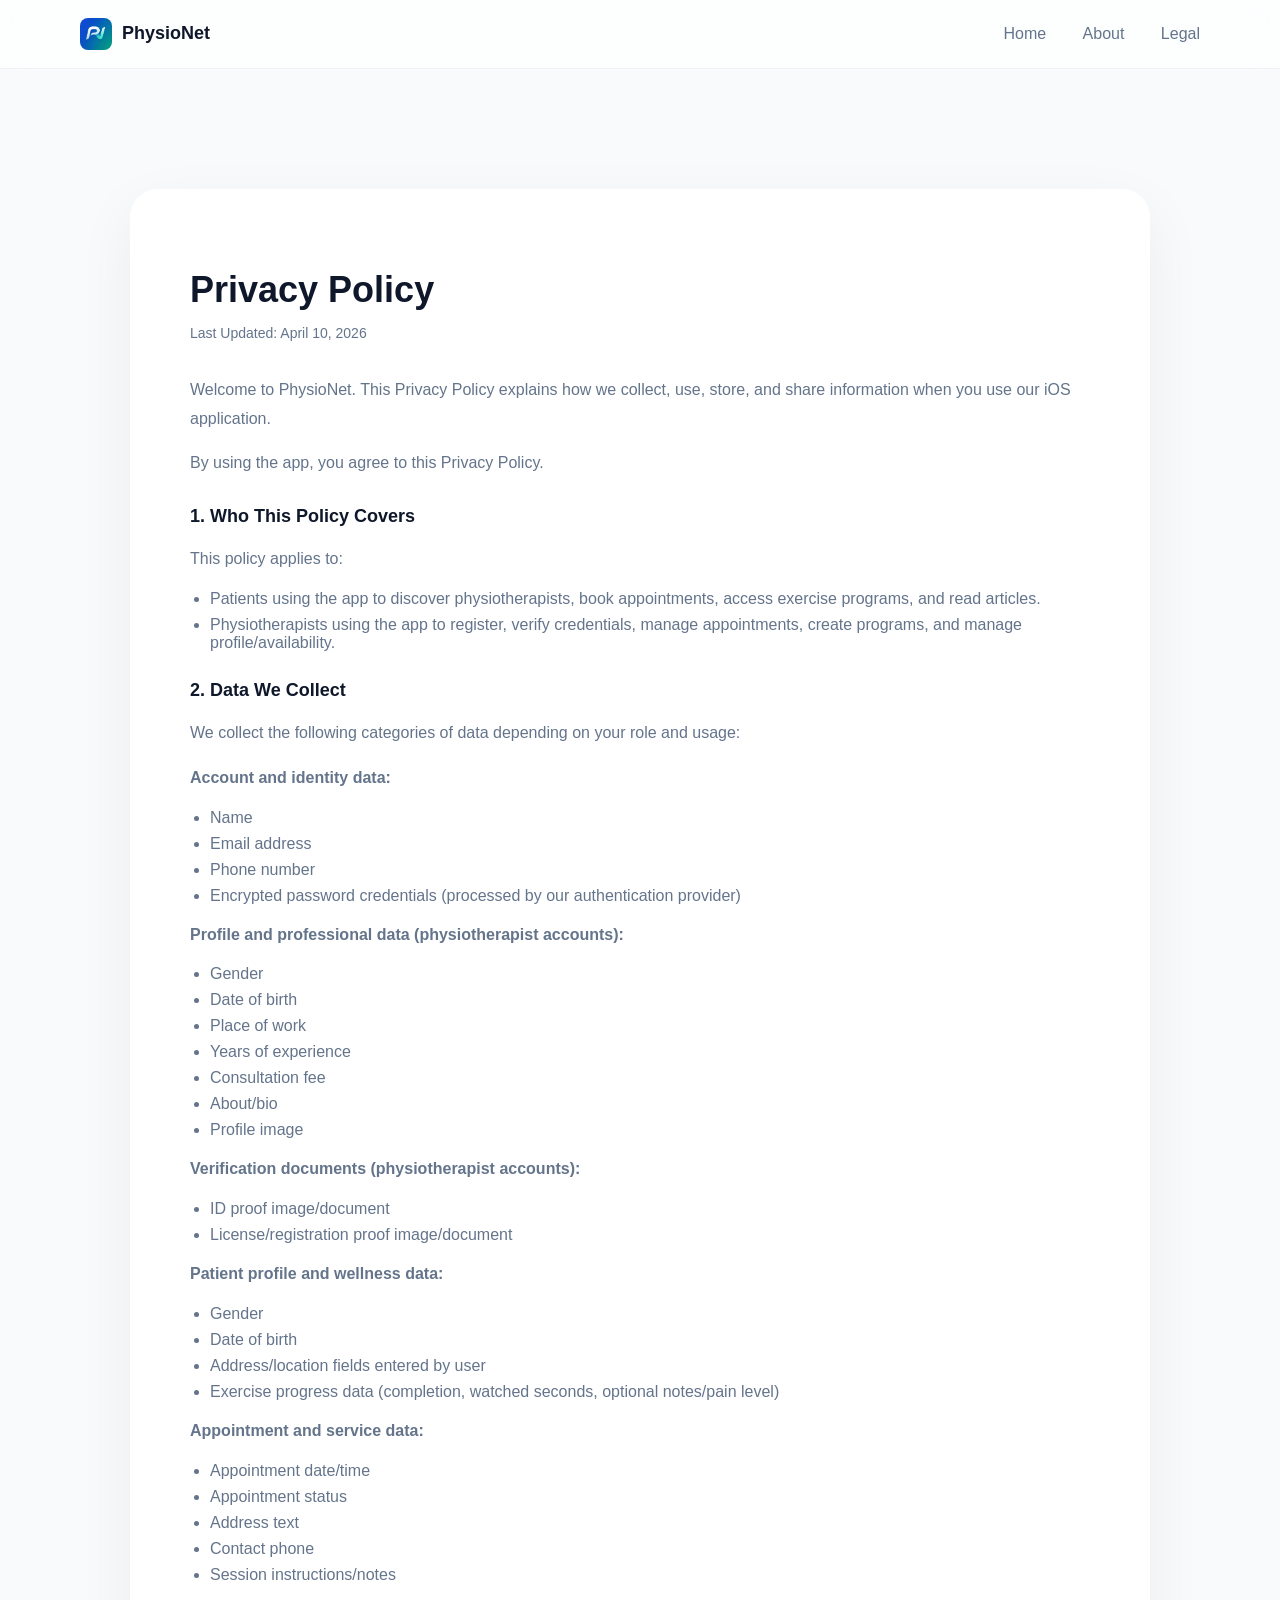
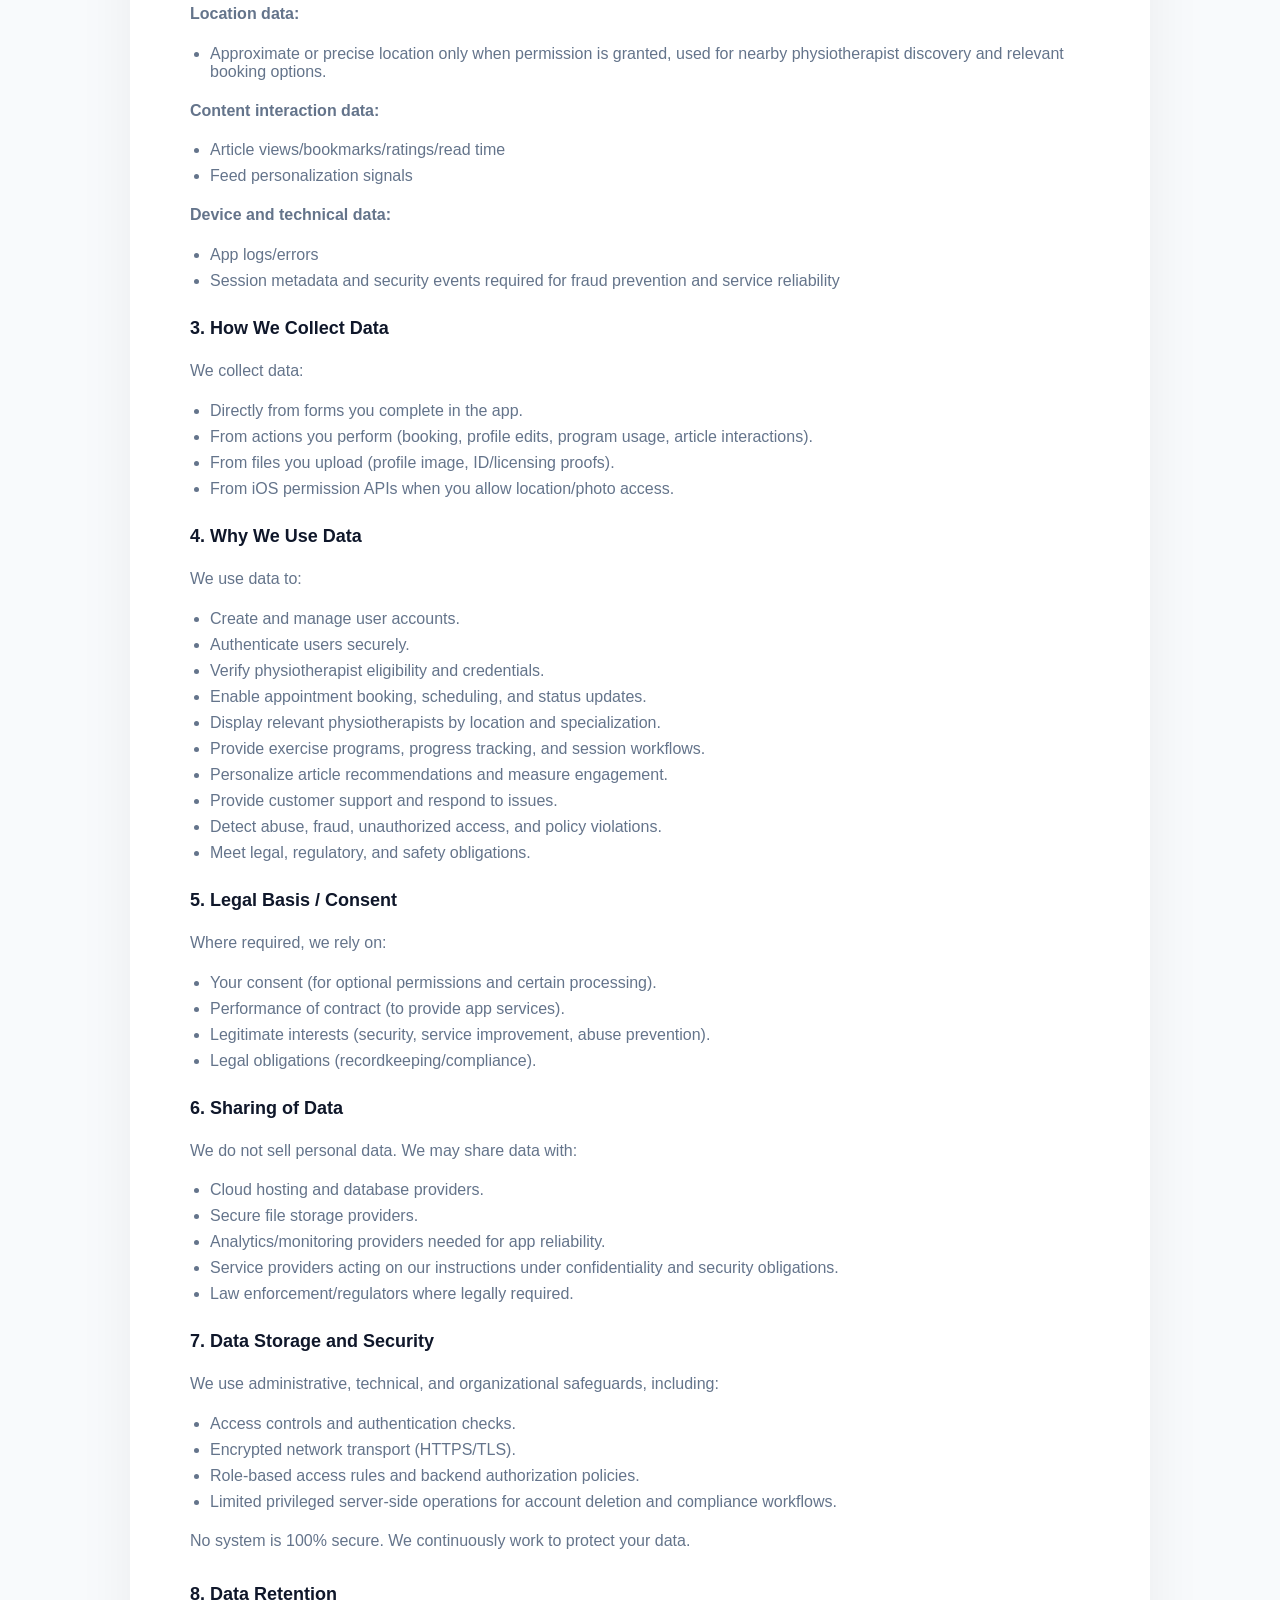
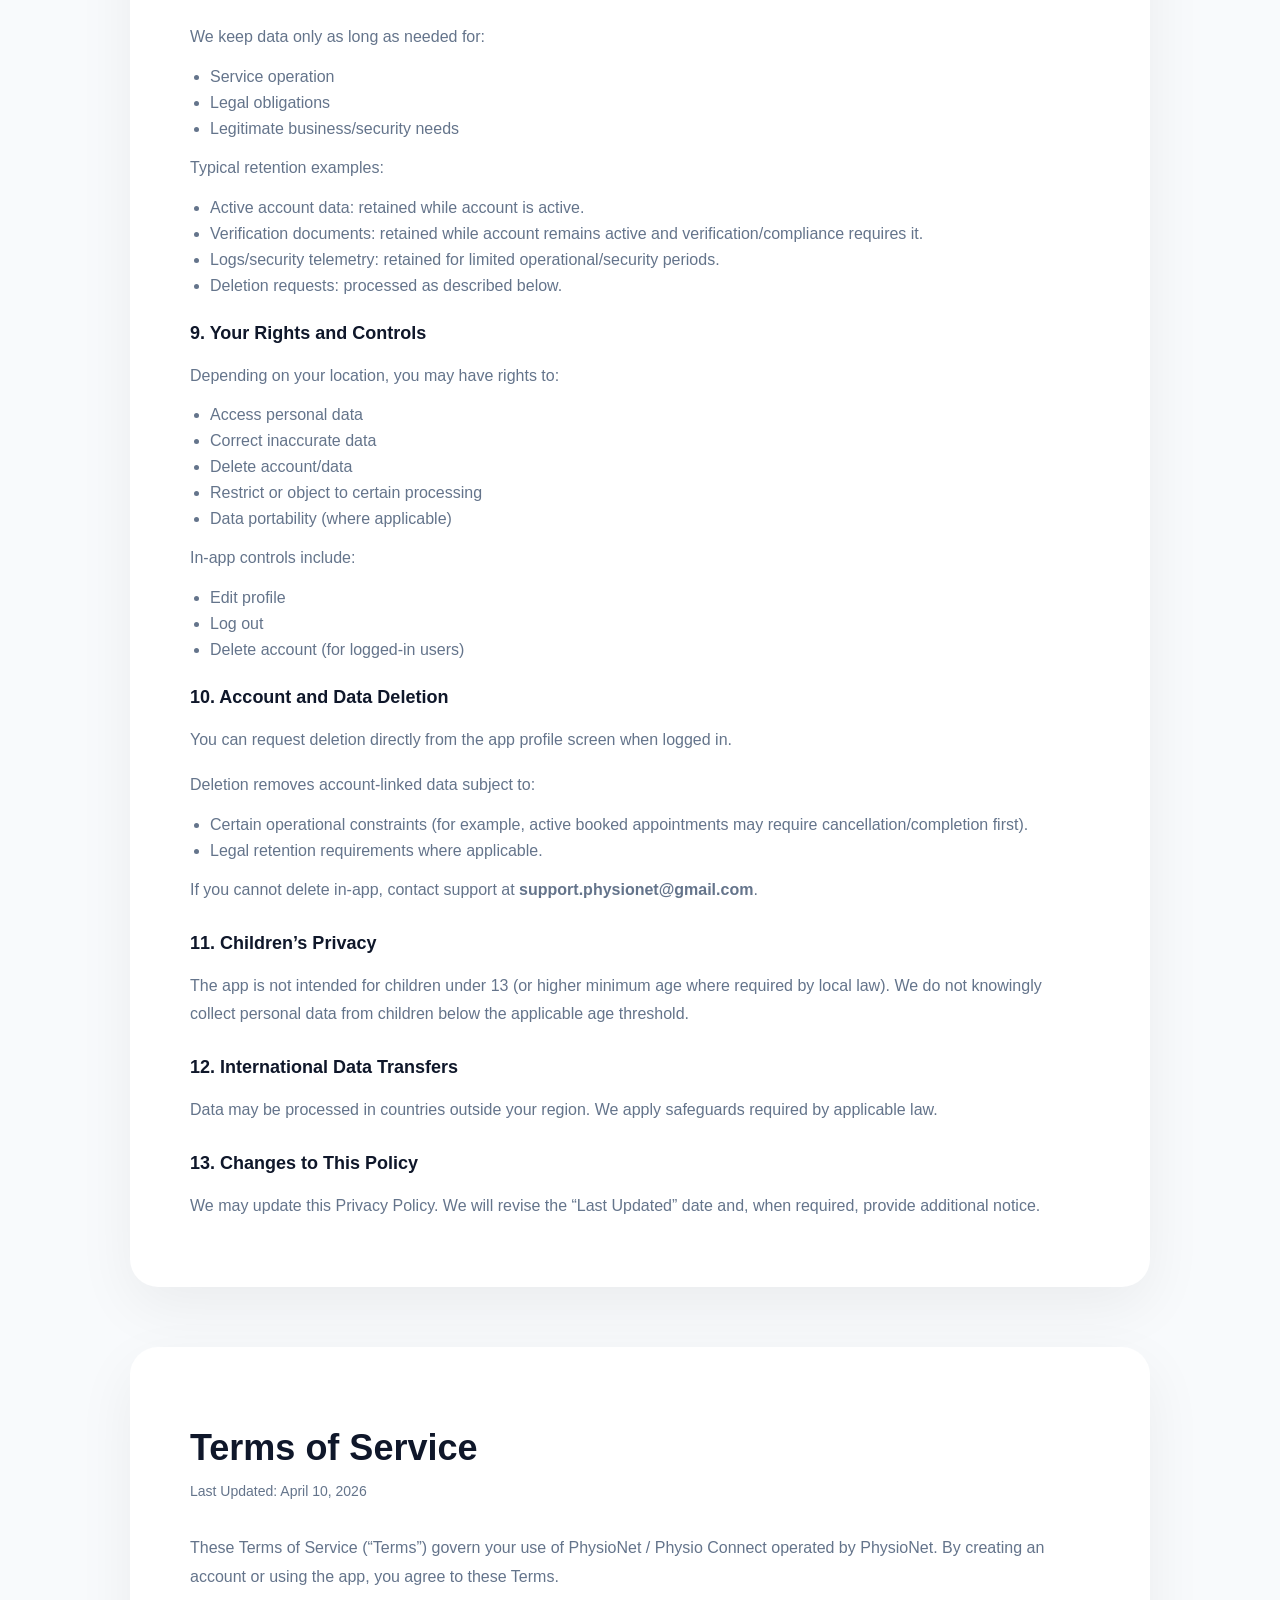
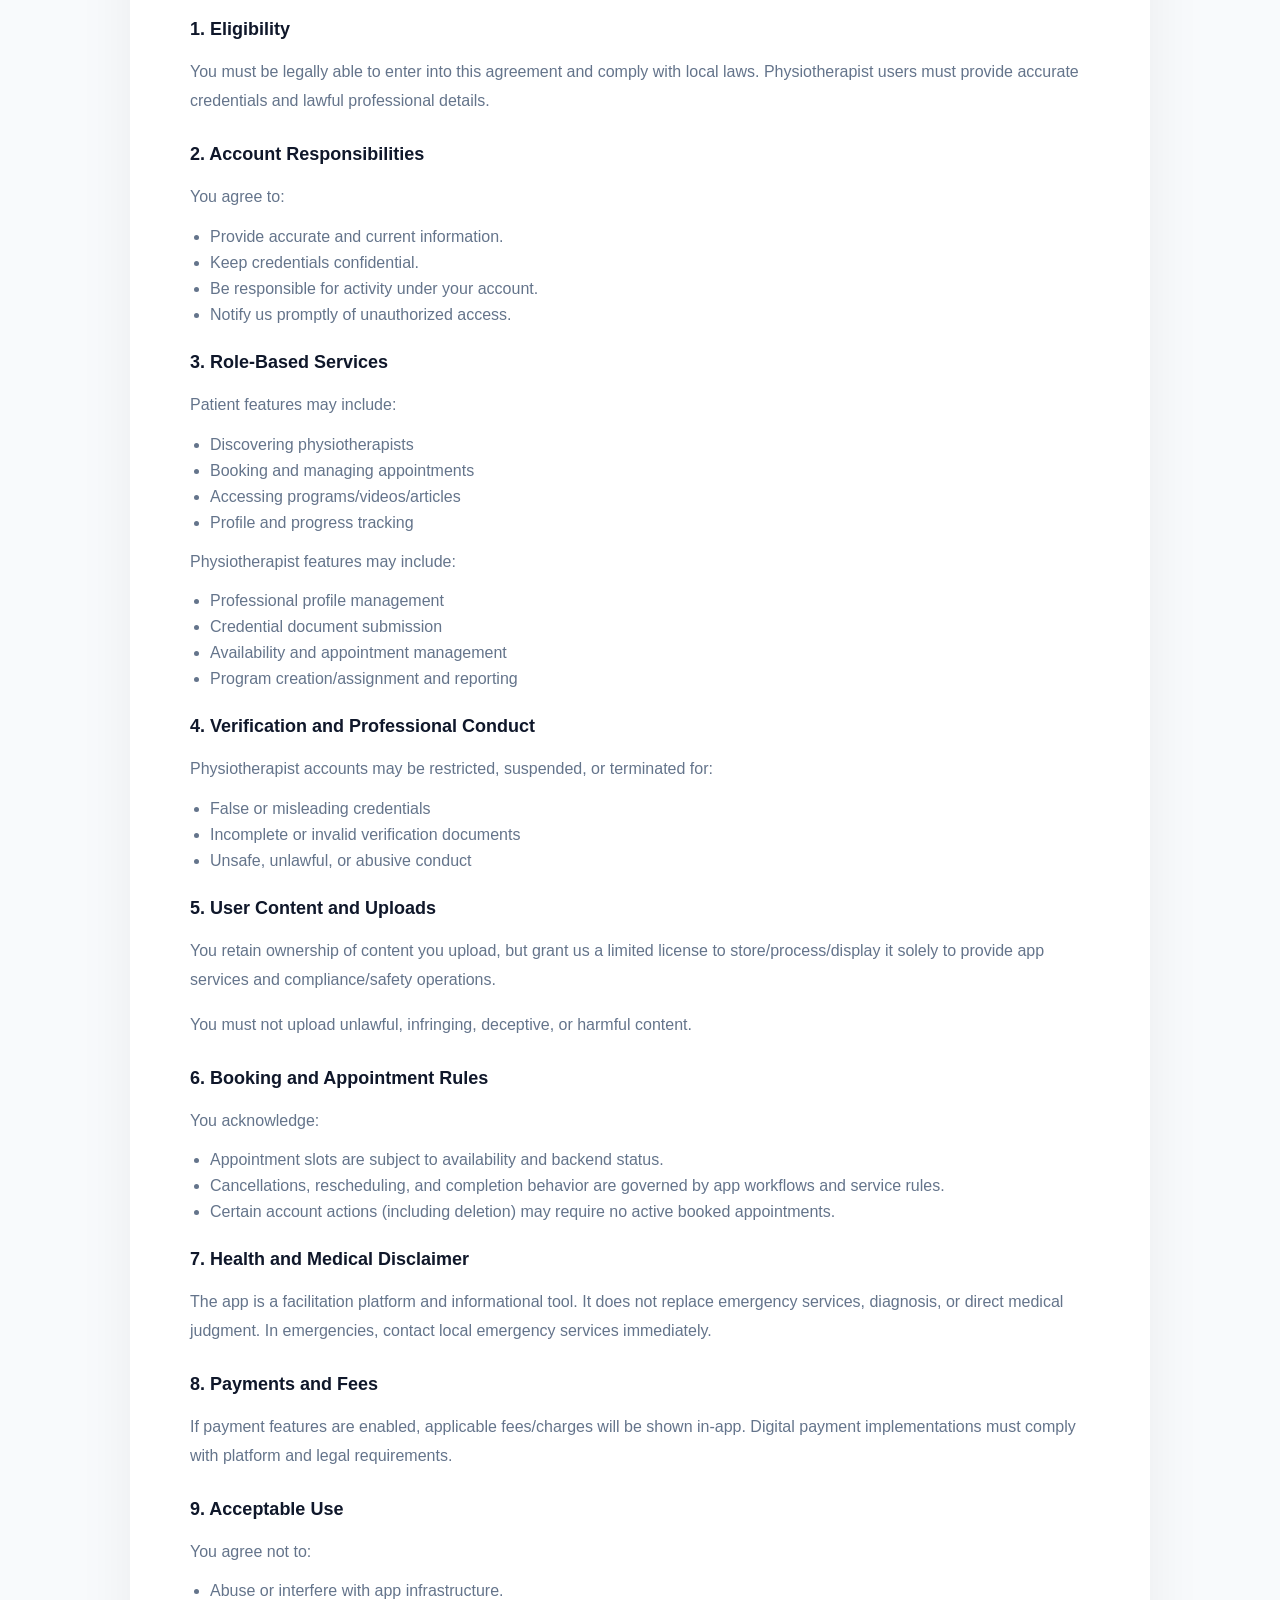
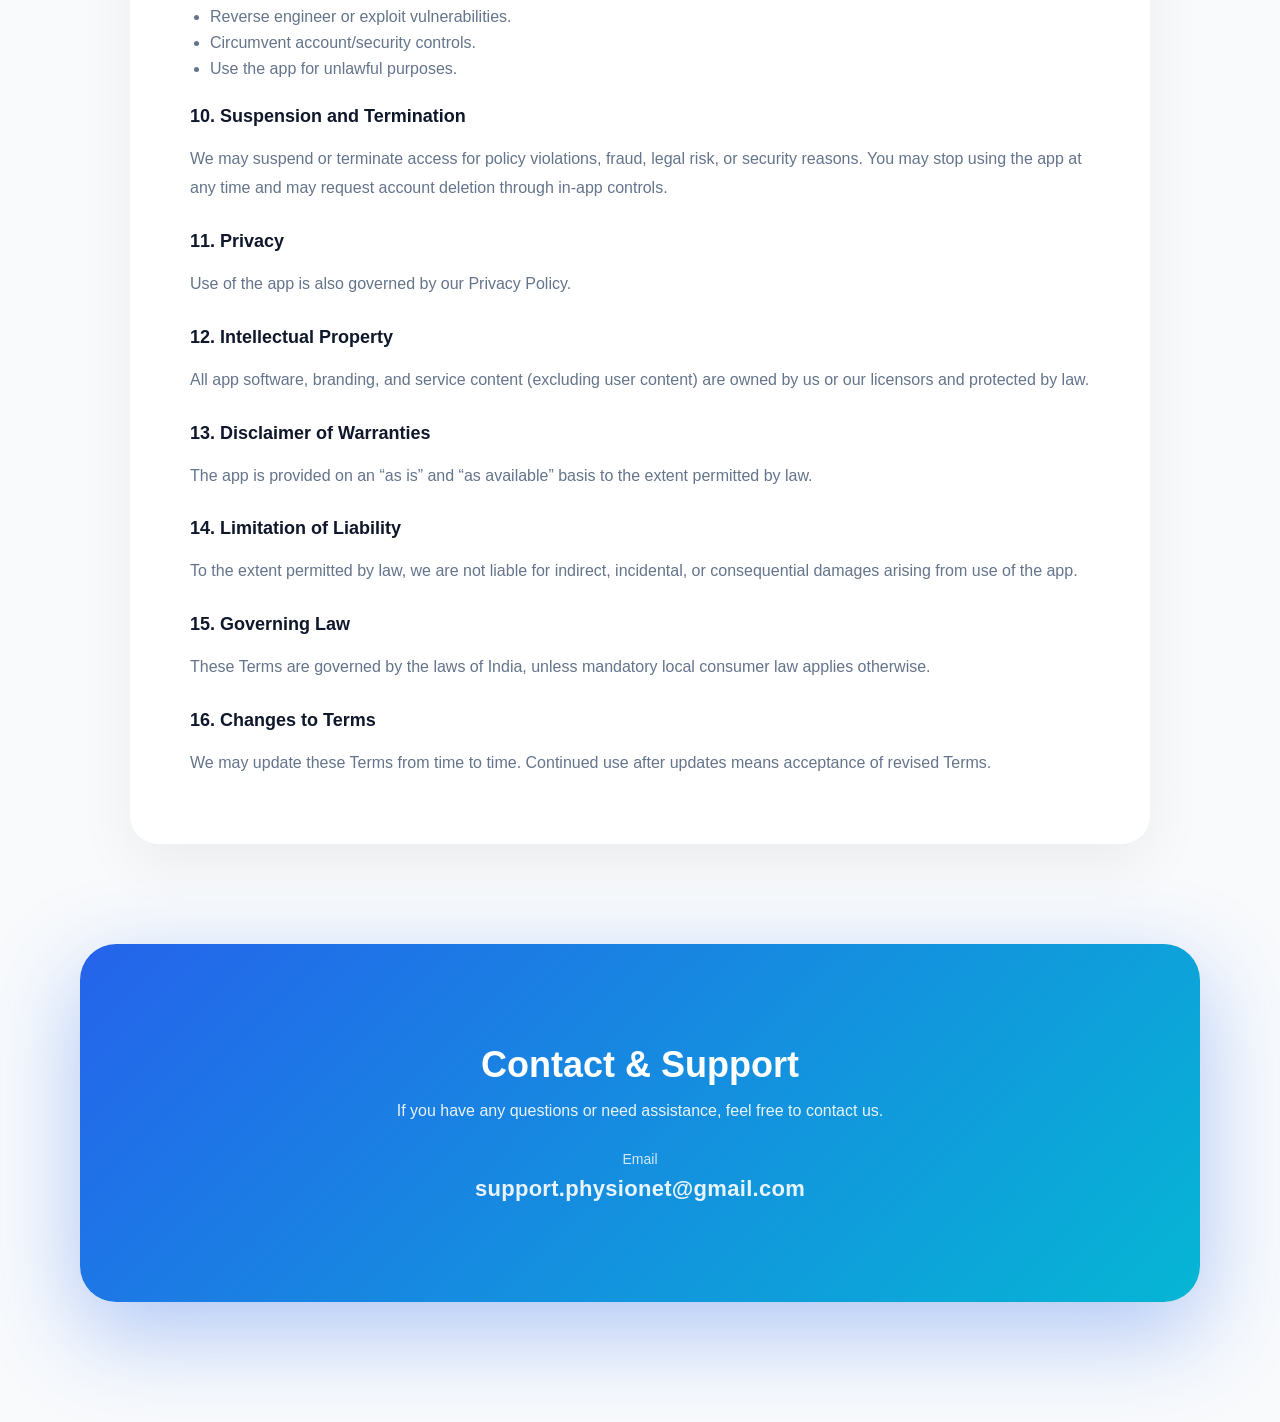
==== commit d6017969: "Update legal.html" ====
--- a/legal.html
+++ b/legal.html
@@ -1,16 +1,17 @@
 <!DOCTYPE html>
 <html>
 <head>
-<meta charset="UTF-8">
-<link rel="stylesheet" href="style.css">
-<title>Legal - PhysioNet</title>
+  <meta charset="UTF-8" />
+  <meta name="viewport" content="width=device-width, initial-scale=1.0" />
+  <link rel="stylesheet" href="style.css" />
+  <title>Legal - PhysioNet</title>
 </head>
 
 <body>
 
 <header>
   <div class="logo">
-    <img src="assets/AppIcon.jpg">
+    <img src="assets/AppIcon.jpg" alt="PhysioNet Logo" />
     PhysioNet
   </div>
 
@@ -23,242 +24,331 @@
 
 <section class="section">
 
-<!-- 🔐 PRIVACY POLICY -->
-<div class="legal-card">
-
-<h1>Privacy Policy</h1>
-<p class="legal-sub">Last Updated: April 10, 2026</p>
-
-<p>
-Welcome to PhysioNet (“we”, “us”, “our”). This Privacy Policy explains how we collect, use, store, and share information when you use our iOS application.
-</p>
-
-<p>By using the app, you agree to this Privacy Policy.</p>
-
-<h3>1. Who This Policy Covers</h3>
-<ul>
-<li>Patients using the app to discover physiotherapists, book appointments, access exercise programs, and read articles.</li>
-<li>Physiotherapists using the app to register, verify credentials, manage appointments, create programs, and manage profiles.</li>
-</ul>
-
-<h3>2. Data We Collect</h3>
-<ul>
-<li><b>Account Data:</b> Name, email address, phone number, encrypted credentials</li>
-<li><b>Professional Data:</b> Gender, DOB, workplace, experience, fees, bio, profile image</li>
-<li><b>Verification Documents:</b> ID proof, license/registration documents</li>
-<li><b>Patient Data:</b> Gender, DOB, address, exercise progress, notes</li>
-<li><b>Appointment Data:</b> Date, time, status, contact details, session notes</li>
-<li><b>Location Data:</b> Used only with permission for nearby discovery</li>
-<li><b>Content Data:</b> Article interactions, engagement signals</li>
-<li><b>Technical Data:</b> Logs, session metadata, security events</li>
-</ul>
-
-<h3>3. How We Collect Data</h3>
-<ul>
-<li>Forms filled in the app</li>
-<li>User actions (booking, edits, usage)</li>
-<li>Uploaded files</li>
-<li>iOS permissions (location/photos)</li>
-</ul>
-
-<h3>4. Why We Use Data</h3>
-<ul>
-<li>Account creation and authentication</li>
-<li>Appointment booking and scheduling</li>
-<li>Physiotherapist verification</li>
-<li>Personalization and recommendations</li>
-<li>Customer support</li>
-<li>Fraud prevention and security</li>
-<li>Legal compliance</li>
-</ul>
-
-<h3>5. Legal Basis</h3>
-<ul>
-<li>User consent</li>
-<li>Contract performance</li>
-<li>Legitimate interests</li>
-<li>Legal obligations</li>
-</ul>
-
-<h3>6. Data Sharing</h3>
-<p>We do not sell your data. Data may be shared with:</p>
-<ul>
-<li>Cloud/database providers</li>
-<li>Storage providers</li>
-<li>Analytics/monitoring tools</li>
-<li>Authorities when legally required</li>
-</ul>
-
-<h3>7. Data Security</h3>
-<p>
-We use encryption (HTTPS), access controls, and secure backend systems. No system is 100% secure.
-</p>
-
-<h3>8. Data Retention</h3>
-<ul>
-<li>Active accounts: retained while active</li>
-<li>Verification data: retained for compliance</li>
-<li>Logs: retained for limited periods</li>
-</ul>
-
-<h3>9. Your Rights</h3>
-<ul>
-<li>Access your data</li>
-<li>Correct your data</li>
-<li>Delete your account</li>
-<li>Restrict processing</li>
-</ul>
-
-<h3>10. Account Deletion</h3>
-<p>
-You can delete your account from within the app. Some actions may require no active appointments.
-</p>
-
-<h3>11. Children’s Privacy</h3>
-<p>
-This app is not intended for users under 13 years of age.
-</p>
-
-<h3>12. International Transfers</h3>
-<p>
-Data may be processed outside your country with appropriate safeguards.
-</p>
-
-<h3>13. Changes</h3>
-<p>
-We may update this Privacy Policy from time to time.
-</p>
-
-<p><b>Contact:</b> support.physionet@gmail.com</p>
-
-</div>
-
-
-<!-- 📜 TERMS OF SERVICE -->
-<div class="legal-card">
-
-<h1>Terms of Service</h1>
-<p class="legal-sub">Last Updated: April 10, 2026</p>
-
-<p>
-These Terms govern your use of PhysioNet. By creating an account or using the app, you agree to these Terms.
-</p>
-
-<h3>1. Eligibility</h3>
-<p>
-You must be legally able to use the app. Physiotherapists must provide valid credentials.
-</p>
-
-<h3>2. Account Responsibilities</h3>
-<ul>
-<li>Provide accurate and updated information</li>
-<li>Keep credentials secure</li>
-<li>Be responsible for account activity</li>
-<li>Report unauthorized access</li>
-</ul>
-
-<h3>3. Role-Based Services</h3>
-<p><b>Patients:</b></p>
-<ul>
-<li>Discover physiotherapists</li>
-<li>Book appointments</li>
-<li>Access programs/articles</li>
-<li>Track progress</li>
-</ul>
-
-<p><b>Physiotherapists:</b></p>
-<ul>
-<li>Manage professional profiles</li>
-<li>Submit credentials</li>
-<li>Manage availability and appointments</li>
-<li>Create and assign programs</li>
-</ul>
-
-<h3>4. Verification & Conduct</h3>
-<p>
-Accounts may be suspended for false credentials, invalid documents, or unsafe conduct.
-</p>
-
-<h3>5. User Content</h3>
-<p>
-You retain ownership of content but grant us rights to use it for app functionality and compliance.
-</p>
-
-<h3>6. Booking Rules</h3>
-<p>
-Appointments depend on availability. Some actions require no active bookings.
-</p>
-
-<h3>7. Medical Disclaimer</h3>
-<p>
-This app does not replace professional medical advice or emergency services.
-</p>
-
-<h3>8. Payments</h3>
-<p>
-If enabled, fees will be clearly shown in the app.
-</p>
-
-<h3>9. Acceptable Use</h3>
-<ul>
-<li>No misuse or hacking</li>
-<li>No unlawful activities</li>
-<li>No system interference</li>
-</ul>
-
-<h3>10. Suspension</h3>
-<p>
-We may suspend or terminate accounts for violations.
-</p>
-
-<h3>11. Privacy</h3>
-<p>
-Use of the app is governed by our Privacy Policy.
-</p>
-
-<h3>12. Intellectual Property</h3>
-<p>
-All app content is owned by PhysioNet.
-</p>
-
-<h3>13. Disclaimer</h3>
-<p>
-Service is provided “as is”.
-</p>
-
-<h3>14. Liability</h3>
-<p>
-We are not liable for indirect damages.
-</p>
-
-<h3>15. Governing Law</h3>
-<p>
-These Terms are governed by applicable laws of India.
-</p>
-
-<h3>16. Updates</h3>
-<p>
-Terms may be updated over time.
-</p>
-
-</div>
-
-
-<!-- 📩 CONTACT -->
-<div class="contact-card">
-
-  <h2>Contact & Support</h2>
-
-  <p>
-    If you have any questions or need assistance, feel free to contact us.
-  </p>
-
-  <div class="contact-email">
-    <span>Email</span>
-    <p>support.physionet@gmail.com</p>
-  </div>
-
-</div>
+  <!-- PRIVACY POLICY -->
+  <div class="legal-card">
+
+    <h1>Privacy Policy</h1>
+    <p class="legal-sub">Last Updated: April 10, 2026</p>
+
+    <p>
+      Welcome to PhysioNet. This Privacy Policy explains how we collect, use, store, and share information when you use our iOS application.
+    </p>
+    <p>By using the app, you agree to this Privacy Policy.</p>
+
+    <h3>1. Who This Policy Covers</h3>
+    <p>This policy applies to:</p>
+    <ul>
+      <li>Patients using the app to discover physiotherapists, book appointments, access exercise programs, and read articles.</li>
+      <li>Physiotherapists using the app to register, verify credentials, manage appointments, create programs, and manage profile/availability.</li>
+    </ul>
+
+    <h3>2. Data We Collect</h3>
+    <p>We collect the following categories of data depending on your role and usage:</p>
+
+    <p><b>Account and identity data:</b></p>
+    <ul>
+      <li>Name</li>
+      <li>Email address</li>
+      <li>Phone number</li>
+      <li>Encrypted password credentials (processed by our authentication provider)</li>
+    </ul>
+
+    <p><b>Profile and professional data (physiotherapist accounts):</b></p>
+    <ul>
+      <li>Gender</li>
+      <li>Date of birth</li>
+      <li>Place of work</li>
+      <li>Years of experience</li>
+      <li>Consultation fee</li>
+      <li>About/bio</li>
+      <li>Profile image</li>
+    </ul>
+
+    <p><b>Verification documents (physiotherapist accounts):</b></p>
+    <ul>
+      <li>ID proof image/document</li>
+      <li>License/registration proof image/document</li>
+    </ul>
+
+    <p><b>Patient profile and wellness data:</b></p>
+    <ul>
+      <li>Gender</li>
+      <li>Date of birth</li>
+      <li>Address/location fields entered by user</li>
+      <li>Exercise progress data (completion, watched seconds, optional notes/pain level)</li>
+    </ul>
+
+    <p><b>Appointment and service data:</b></p>
+    <ul>
+      <li>Appointment date/time</li>
+      <li>Appointment status</li>
+      <li>Address text</li>
+      <li>Contact phone</li>
+      <li>Session instructions/notes</li>
+    </ul>
+
+    <p><b>Location data:</b></p>
+    <ul>
+      <li>Approximate or precise location only when permission is granted, used for nearby physiotherapist discovery and relevant booking options.</li>
+    </ul>
+
+    <p><b>Content interaction data:</b></p>
+    <ul>
+      <li>Article views/bookmarks/ratings/read time</li>
+      <li>Feed personalization signals</li>
+    </ul>
+
+    <p><b>Device and technical data:</b></p>
+    <ul>
+      <li>App logs/errors</li>
+      <li>Session metadata and security events required for fraud prevention and service reliability</li>
+    </ul>
+
+    <h3>3. How We Collect Data</h3>
+    <p>We collect data:</p>
+    <ul>
+      <li>Directly from forms you complete in the app.</li>
+      <li>From actions you perform (booking, profile edits, program usage, article interactions).</li>
+      <li>From files you upload (profile image, ID/licensing proofs).</li>
+      <li>From iOS permission APIs when you allow location/photo access.</li>
+    </ul>
+
+    <h3>4. Why We Use Data</h3>
+    <p>We use data to:</p>
+    <ul>
+      <li>Create and manage user accounts.</li>
+      <li>Authenticate users securely.</li>
+      <li>Verify physiotherapist eligibility and credentials.</li>
+      <li>Enable appointment booking, scheduling, and status updates.</li>
+      <li>Display relevant physiotherapists by location and specialization.</li>
+      <li>Provide exercise programs, progress tracking, and session workflows.</li>
+      <li>Personalize article recommendations and measure engagement.</li>
+      <li>Provide customer support and respond to issues.</li>
+      <li>Detect abuse, fraud, unauthorized access, and policy violations.</li>
+      <li>Meet legal, regulatory, and safety obligations.</li>
+    </ul>
+
+    <h3>5. Legal Basis / Consent</h3>
+    <p>Where required, we rely on:</p>
+    <ul>
+      <li>Your consent (for optional permissions and certain processing).</li>
+      <li>Performance of contract (to provide app services).</li>
+      <li>Legitimate interests (security, service improvement, abuse prevention).</li>
+      <li>Legal obligations (recordkeeping/compliance).</li>
+    </ul>
+
+    <h3>6. Sharing of Data</h3>
+    <p>We do not sell personal data. We may share data with:</p>
+    <ul>
+      <li>Cloud hosting and database providers.</li>
+      <li>Secure file storage providers.</li>
+      <li>Analytics/monitoring providers needed for app reliability.</li>
+      <li>Service providers acting on our instructions under confidentiality and security obligations.</li>
+      <li>Law enforcement/regulators where legally required.</li>
+    </ul>
+
+    <h3>7. Data Storage and Security</h3>
+    <p>We use administrative, technical, and organizational safeguards, including:</p>
+    <ul>
+      <li>Access controls and authentication checks.</li>
+      <li>Encrypted network transport (HTTPS/TLS).</li>
+      <li>Role-based access rules and backend authorization policies.</li>
+      <li>Limited privileged server-side operations for account deletion and compliance workflows.</li>
+    </ul>
+    <p>No system is 100% secure. We continuously work to protect your data.</p>
+
+    <h3>8. Data Retention</h3>
+    <p>We keep data only as long as needed for:</p>
+    <ul>
+      <li>Service operation</li>
+      <li>Legal obligations</li>
+      <li>Legitimate business/security needs</li>
+    </ul>
+    <p>Typical retention examples:</p>
+    <ul>
+      <li>Active account data: retained while account is active.</li>
+      <li>Verification documents: retained while account remains active and verification/compliance requires it.</li>
+      <li>Logs/security telemetry: retained for limited operational/security periods.</li>
+      <li>Deletion requests: processed as described below.</li>
+    </ul>
+
+    <h3>9. Your Rights and Controls</h3>
+    <p>Depending on your location, you may have rights to:</p>
+    <ul>
+      <li>Access personal data</li>
+      <li>Correct inaccurate data</li>
+      <li>Delete account/data</li>
+      <li>Restrict or object to certain processing</li>
+      <li>Data portability (where applicable)</li>
+    </ul>
+    <p>In-app controls include:</p>
+    <ul>
+      <li>Edit profile</li>
+      <li>Log out</li>
+      <li>Delete account (for logged-in users)</li>
+    </ul>
+
+    <h3>10. Account and Data Deletion</h3>
+    <p>You can request deletion directly from the app profile screen when logged in.</p>
+    <p>Deletion removes account-linked data subject to:</p>
+    <ul>
+      <li>Certain operational constraints (for example, active booked appointments may require cancellation/completion first).</li>
+      <li>Legal retention requirements where applicable.</li>
+    </ul>
+    <p>If you cannot delete in-app, contact support at <b>support.physionet@gmail.com</b>.</p>
+
+    <h3>11. Children’s Privacy</h3>
+    <p>
+      The app is not intended for children under 13 (or higher minimum age where required by local law).
+      We do not knowingly collect personal data from children below the applicable age threshold.
+    </p>
+
+    <h3>12. International Data Transfers</h3>
+    <p>
+      Data may be processed in countries outside your region. We apply safeguards required by applicable law.
+    </p>
+
+    <h3>13. Changes to This Policy</h3>
+    <p>
+      We may update this Privacy Policy. We will revise the “Last Updated” date and, when required, provide additional notice.
+    </p>
+
+  </div>
+
+  <!-- TERMS OF SERVICE -->
+  <div class="legal-card">
+
+    <h1>Terms of Service</h1>
+    <p class="legal-sub">Last Updated: April 10, 2026</p>
+
+    <p>
+      These Terms of Service (“Terms”) govern your use of PhysioNet / Physio Connect operated by PhysioNet.
+      By creating an account or using the app, you agree to these Terms.
+    </p>
+
+    <h3>1. Eligibility</h3>
+    <p>
+      You must be legally able to enter into this agreement and comply with local laws.
+      Physiotherapist users must provide accurate credentials and lawful professional details.
+    </p>
+
+    <h3>2. Account Responsibilities</h3>
+    <p>You agree to:</p>
+    <ul>
+      <li>Provide accurate and current information.</li>
+      <li>Keep credentials confidential.</li>
+      <li>Be responsible for activity under your account.</li>
+      <li>Notify us promptly of unauthorized access.</li>
+    </ul>
+
+    <h3>3. Role-Based Services</h3>
+    <p>Patient features may include:</p>
+    <ul>
+      <li>Discovering physiotherapists</li>
+      <li>Booking and managing appointments</li>
+      <li>Accessing programs/videos/articles</li>
+      <li>Profile and progress tracking</li>
+    </ul>
+
+    <p>Physiotherapist features may include:</p>
+    <ul>
+      <li>Professional profile management</li>
+      <li>Credential document submission</li>
+      <li>Availability and appointment management</li>
+      <li>Program creation/assignment and reporting</li>
+    </ul>
+
+    <h3>4. Verification and Professional Conduct</h3>
+    <p>Physiotherapist accounts may be restricted, suspended, or terminated for:</p>
+    <ul>
+      <li>False or misleading credentials</li>
+      <li>Incomplete or invalid verification documents</li>
+      <li>Unsafe, unlawful, or abusive conduct</li>
+    </ul>
+
+    <h3>5. User Content and Uploads</h3>
+    <p>
+      You retain ownership of content you upload, but grant us a limited license to store/process/display it solely to provide app services and compliance/safety operations.
+    </p>
+    <p>
+      You must not upload unlawful, infringing, deceptive, or harmful content.
+    </p>
+
+    <h3>6. Booking and Appointment Rules</h3>
+    <p>You acknowledge:</p>
+    <ul>
+      <li>Appointment slots are subject to availability and backend status.</li>
+      <li>Cancellations, rescheduling, and completion behavior are governed by app workflows and service rules.</li>
+      <li>Certain account actions (including deletion) may require no active booked appointments.</li>
+    </ul>
+
+    <h3>7. Health and Medical Disclaimer</h3>
+    <p>
+      The app is a facilitation platform and informational tool.
+      It does not replace emergency services, diagnosis, or direct medical judgment.
+      In emergencies, contact local emergency services immediately.
+    </p>
+
+    <h3>8. Payments and Fees</h3>
+    <p>
+      If payment features are enabled, applicable fees/charges will be shown in-app.
+      Digital payment implementations must comply with platform and legal requirements.
+    </p>
+
+    <h3>9. Acceptable Use</h3>
+    <p>You agree not to:</p>
+    <ul>
+      <li>Abuse or interfere with app infrastructure.</li>
+      <li>Reverse engineer or exploit vulnerabilities.</li>
+      <li>Circumvent account/security controls.</li>
+      <li>Use the app for unlawful purposes.</li>
+    </ul>
+
+    <h3>10. Suspension and Termination</h3>
+    <p>
+      We may suspend or terminate access for policy violations, fraud, legal risk, or security reasons.
+      You may stop using the app at any time and may request account deletion through in-app controls.
+    </p>
+
+    <h3>11. Privacy</h3>
+    <p>Use of the app is also governed by our Privacy Policy.</p>
+
+    <h3>12. Intellectual Property</h3>
+    <p>
+      All app software, branding, and service content (excluding user content) are owned by us or our licensors and protected by law.
+    </p>
+
+    <h3>13. Disclaimer of Warranties</h3>
+    <p>
+      The app is provided on an “as is” and “as available” basis to the extent permitted by law.
+    </p>
+
+    <h3>14. Limitation of Liability</h3>
+    <p>
+      To the extent permitted by law, we are not liable for indirect, incidental, or consequential damages arising from use of the app.
+    </p>
+
+    <h3>15. Governing Law</h3>
+    <p>
+      These Terms are governed by the laws of India, unless mandatory local consumer law applies otherwise.
+    </p>
+
+    <h3>16. Changes to Terms</h3>
+    <p>
+      We may update these Terms from time to time. Continued use after updates means acceptance of revised Terms.
+    </p>
+
+  </div>
+
+  <!-- CONTACT -->
+  <div class="contact-card">
+    <h2>Contact & Support</h2>
+    <p>If you have any questions or need assistance, feel free to contact us.</p>
+    <div class="contact-email">
+      <span>Email</span>
+      <p>support.physionet@gmail.com</p>
+    </div>
+  </div>
 
 </section>
 
